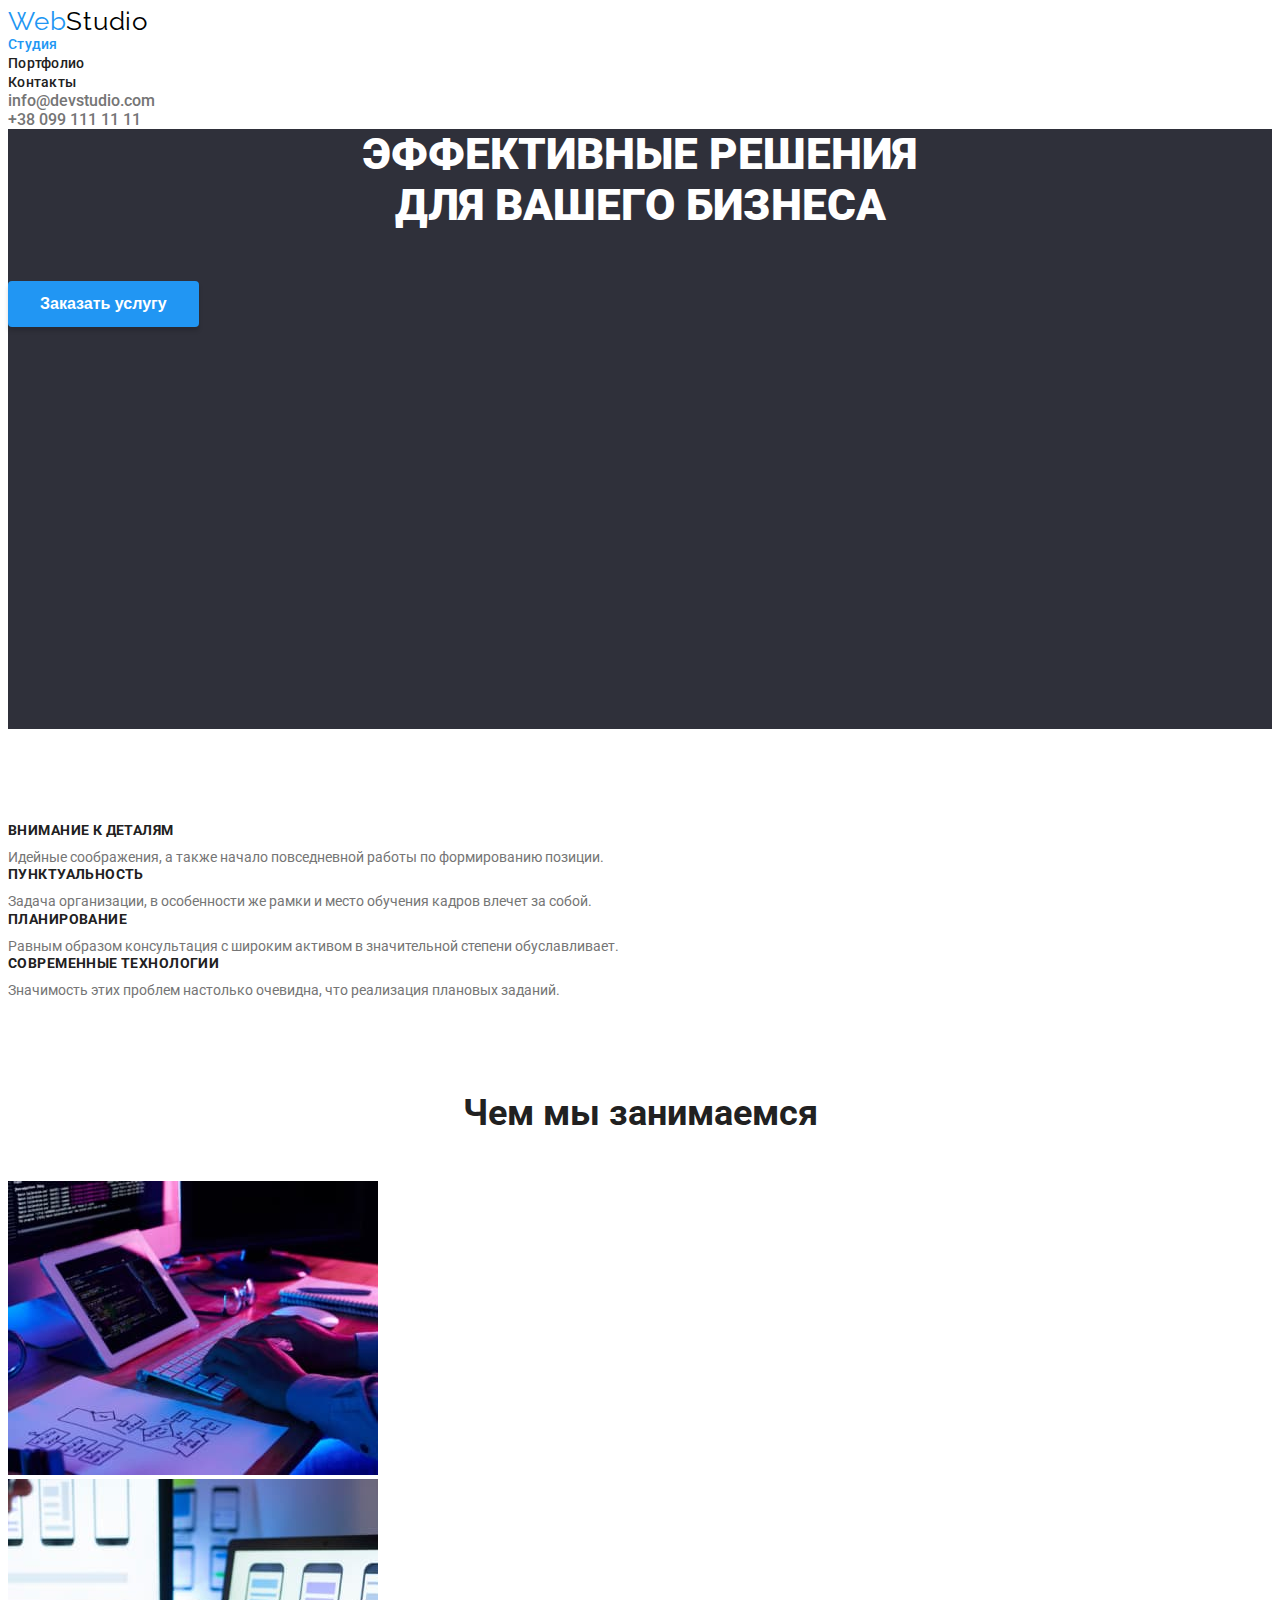
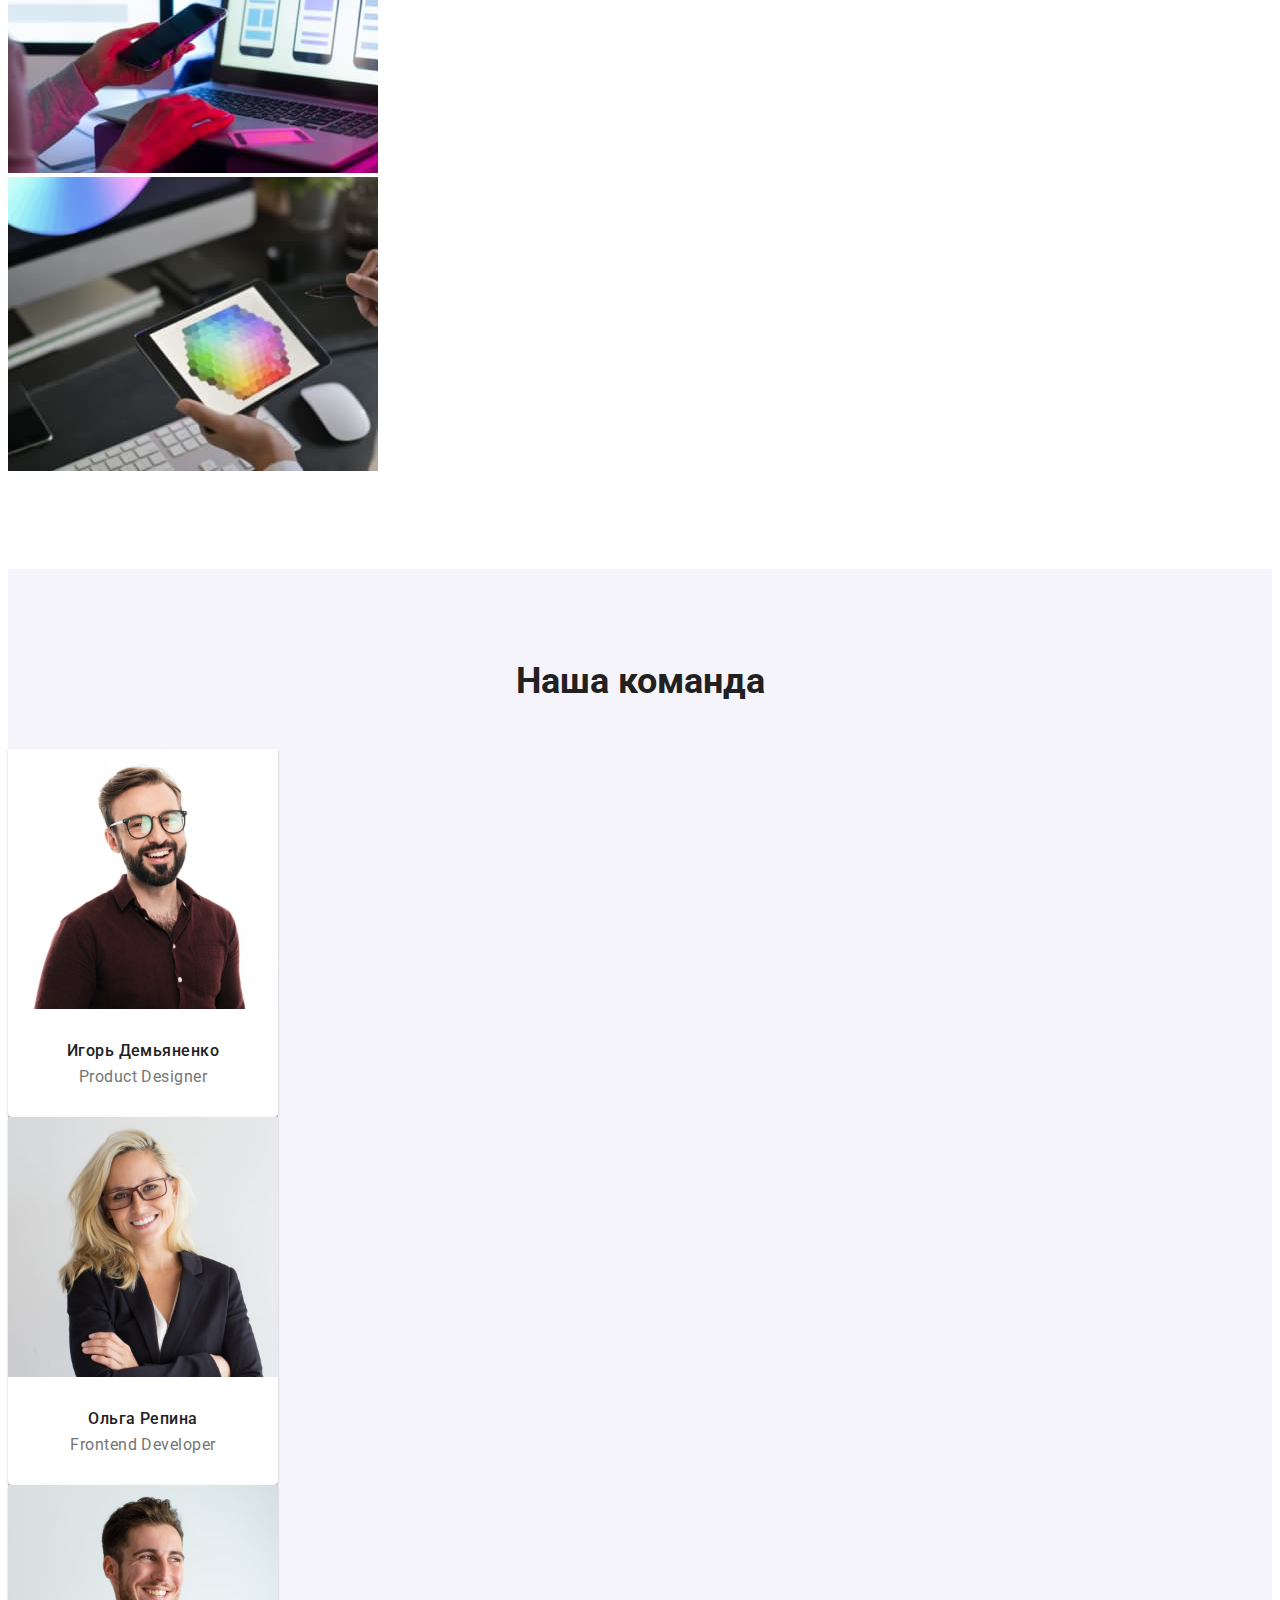
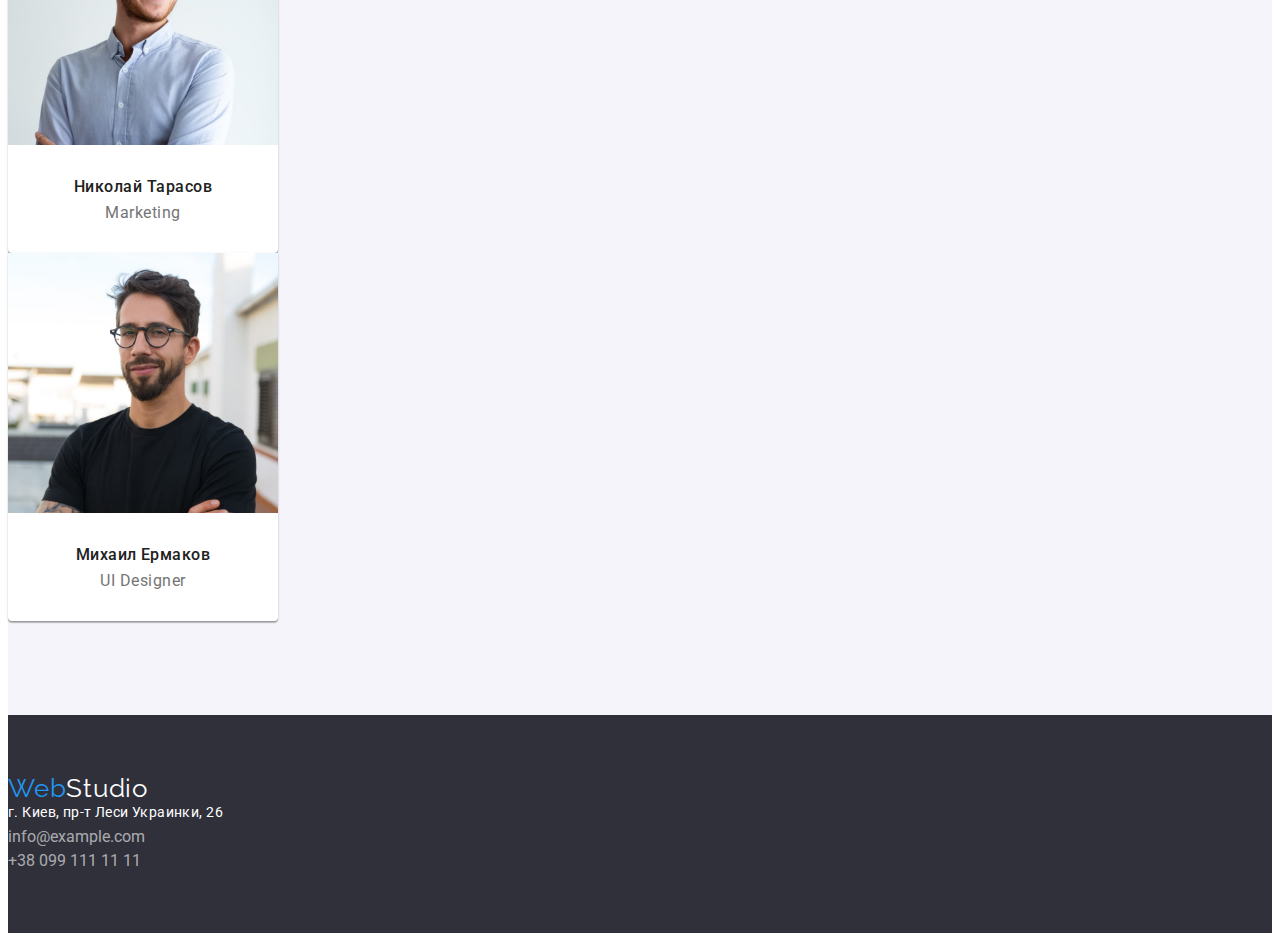
==== index.html @ ffbd1990 "копіює дз2 перший варіант" ====
<!DOCTYPE html>
<html lang="ru">
    <head>
    <meta charset="UTF-8">
    <meta http-equiv="X-UA-Compatible" content="IE=edge">
    <meta name="viewport" content="width=device-width, initial-scale=1.0">
    <title>OksanaShcherbatyuk/goit-markup-hw-02</title>
    <link rel="stylesheet" href="./css/styles.css">

    <link rel="preconnect" href="https://fonts.gstatic.com">
    <link href="https://fonts.googleapis.com/css2?family=Raleway:wght@700&family=Roboto:wght@400;500;700;900&display=swap" rel="stylesheet">    
</head>

<body>
    <!--header container-->
    <header>
        <nav class="header-container">
            <a class="logo" href="index.html"><span class="logo-brand">Web</span>Studio</a>
                <ul class="nav-panel">
                    <li class="nav-item"><a class="nav-link" id="current" href="./index.html">Студия</a></li>
                    <li class="nav-item"><a class="nav-link" href="./portfolio.html">Портфолио</a></li>
                    <li class="nav-item"><a class="nav-link" href="#footer">Контакты</a></li>
                </ul>
        </nav>
        <ul class="contacts-container">
                <li class="nav-contacts"><a href="mailto:info@devstudio.com">info@devstudio.com</a></li>
                <li class="nav-contacts"><a href="tel:+380991111111">+38 099 111 11 11</a></li>
        </ul>
    </header>
    <main>
        <!--banner container-->
        <section class="main-banner">
            <div class="banner">
                <h2 class="banner-slogan">Эффективные решения<br>для вашего бизнеса</h2>
                <button type="button" class="btn">Заказать услугу</button>
            </div>
        </section>
        <!--preferences section-->
        <section class="preferences">
            <h1 class="hidden">WebStudio</h1>
            <ul>
                <li>
                    <h3>Внимание к деталям</h3>
                    <p>Идейные соображения, а также начало повседневной работы по формированию позиции.</p>
                </li>
                <li>
                    <h3>Пунктуальность</h3>
                    <p>Задача организации, в особенности же рамки и место обучения кадров влечет за собой.</p>
                </li>
                <li>
                    <h3>Планирование</h3>
                    <p>Равным образом консультация с широким активом в значительной степени обуславливает.</p>
                </li>
                <li>
                    <h3>Современные технологии</h3>
                    <p>Значимость этих проблем настолько очевидна, что реализация плановых заданий.</p>
                </li>
            </ul>
        </section>
        <!--whatwedo section-->
        <section class="whatwedo">
            <h2>Чем мы занимаемся</h2>
            <ul>
                <li>
                    <img src="./img/img1.jpg" width="370" title="Разработка сайтов" alt="Разработка сайтов">
                </li>
                <li>
                    <img src="./img/img2.jpg" width="370" title="Разработка мобильных приложений" alt="Разработка мобильных приложений">
                </li>
                <li>
                    <img src="./img/img3.jpg" width="370" title="Дизайн интерфейса" alt="Дизайн интерфейса"> 
                </li>
            </ul>
                </section>
        <!--team section-->
        <section class="team">
            <h2>Наша команда</h2>
            <ul>
                <li class="team-card">
                    <img src="./img/team1.jpg" width="270" title="Игорь Демьяненко" alt="Игорь Демьяненко">
                    <h4>Игорь Демьяненко</h4>
                    <p>Product Designer</p>
                </li>
                <li class="team-card">
                    <img src="./img/team2.jpg" width="270" title="Ольга Репина" alt="Ольга Репина">
                    <h4>Ольга Репина</h4>
                    <p>Frontend Developer</p>
                </li>
                <li class="team-card">
                    <img src="./img/team3.jpg" width="270" title="Николай Тарасов" alt="Николай Тарасов">
                    <h4>Николай Тарасов</h4>
                    <p>Marketing</p>
                </li>
                <li class="team-card">
                    <img src="./img/team4.jpg" width="270" title="Михаил Ермаков" alt="Михаил Ермаков">
                    <h4>Михаил Ермаков</h4>
                    <p>UI Designer</p>
                </li>
            </ul>
        </section>
    </main>
    <!-- footer container -->
    <footer id="footer">
        <a class="logo-footer" href="index.html"><span class="logo-brand">Web</span>Studio</a>
            <ul>
                <li>
                    <address class="address">г. Киев, пр-т Леси Украинки, 26</address>
                </li>
                <li class="nav-contacts">
                    <a href="mailto:info@example.com">info@example.com</a>
                </li>
                <li class="nav-contacts">
                    <a href="tel:+380991111111">+38 099 111 11 11</a>
                </li>
            </ul>
    </footer>
</body>
</html>
---- css/styles.css ----
:root {
    --background-color: #ffffff; 
    --brand-color: #2196F3;
    --text-color-primary: #212121;
    --text-color-secondary: #757575;
    --text-color-adrress-op60: rgba(255, 255, 255, 0.6);
    --set-gap94: 94px;
    font-family: 'Roboto', sans-serif;
}

a {
    text-decoration: none;
}
  
ul {
    list-style: none;
    padding: 0;
    margin: 0;
}
  
h1,
h3,
h4,
p,
.product-title {
    margin: 0;
}
  
h2 {
    margin-top: 0;
    margin-bottom: 50px;
}
  
button {
    cursor: pointer;
    border: none;
}

.logo,
.logo-brand {
    font-family: 'Raleway', sans-serif;
    font-weight: 400;
    font-size: 26px;
    line-height: 100%;
    letter-spacing: 0.03em;
}

.logo {
    color: #000000;
}

.logo-brand {
    color: var(--brand-color)
}

ul {
    list-style: none;
    padding: 0;
}

#current {
    color: var(--brand-color);
}

.nav-link{
    color: var(--text-color-primary);
    text-decoration: none;
    font-weight: 500;
    font-size: 14px;
    line-height: 100%;
    letter-spacing: 0.02em;  
}

.nav-link:hover, :focus {
    color: var(--brand-color);
}

.nav-contacts a{
    color: var(--text-color-secondary);
    font-weight: 500;
}

.nav-contacts a:hover, :focus {
    color: var(--brand-color);
}

.main-banner {
    background-color: #2F303A;
    min-height: 600px;
}

.banner-slogan {
    color: var(--background-color);
    font-weight: 900;
    text-transform: uppercase;
    font-size: 44px;
    line-height: 116%;
    text-align: center;
}

.btn {
    background-color: var(--brand-color);
    color: var(--background-color);
    font-weight: 700;
    font-size: 16px;
    line-height: 160%;
    box-shadow: 0px 4px 4px rgba(0, 0, 0, 0.15);
    border-radius: 4px;
    padding: 10px 32px;
}

.btn:hover, :focus {
    background-color: #ffffff;
    color: var(--text-color-primary);
}

.preferences,
.team,
.whatwedo,
.section-btn {
    padding-bottom: var(--set-gap94);
}

.preferences,
.team,
.section-btn {
    padding-top: var(--set-gap94);
}

.preferences h3 {
    color: var(--text-color-primary);
    font-weight: 700;
    font-size: 14px;
    line-height: 100%;
    letter-spacing: 0.03em;
    text-transform: uppercase;
    margin-bottom: 10px;
}

.preferences p {
    color: var(--text-color-secondary);
    font-weight: 400;
    font-size: 14px;
    line-height: 146%;
}

.whatwedo h2,
.team h2 {
    color: var(--text-color-primary);
    font-weight: 700;
    font-size: 36px;
    line-height: 100%;
    text-align: center;
}

.team {
    background-color: #F5F4FA;
}

.team-card {
    background-color: var(--background-color);
    width: 270px;
    height: 368px;
    box-shadow: 0px 1px 3px rgba(0, 0, 0, 0.12), 0px 1px 1px rgba(0, 0, 0, 0.14), 0px 2px 1px rgba(0, 0, 0, 0.2);
    border-radius: 0px 0px 4px 4px;
}

.team h4,
.team p {
    font-size: 16px;
    line-height: 100%;
    letter-spacing: 0.03em;
    text-align: center;
    } 

.team h4 {
    color: var(--text-color-primary);
    font-weight: 500;
    margin-bottom: 10px;
    padding-top: 30px;
}

.team p {
    color: var(--text-color-secondary);
    font-weight: 400;
}

#footer {
    background-color: #2F303A;
    padding-top: 60px;
    padding-bottom: 60px;
}

.logo-footer {
    color: var(--background-color);
    margin-bottom: 20px;
    font-family: 'Raleway', sans-serif;
    font-weight: 400;
    font-size: 26px;
    line-height: 100%;
    letter-spacing: 0.03em;
}

#footer .nav-contacts a{
    font-weight: 400;
    color: var(--text-color-adrress-op60);
    line-height: 24px;
}

#footer .nav-contacts a:hover, :focus{
    color: var(--brand-color);
}

.address {
    font-style: normal;
    font-weight: 400;
    line-height: 171%;
    font-size: 14px;
    letter-spacing: 0.03em;
    color: var(--background-color);
}

.hidden {
    display: none;
}

.btn-list {
    margin-bottom: 50px;
}

.button {
    background-color: #F5F4FA;
    color: var(--text-color-primary);
    width: fit-content;
    padding: 6px 22px;
    border-radius: 4px;
}

.button:hover, :focus {
    background-color: var(--brand-color);
    color: var(--background-color);
    box-shadow: 0px 3px 1px rgba(0, 0, 0, 0.1), 0px 1px 2px rgba(0, 0, 0, 0.08), 0px 2px 2px rgba(0, 0, 0, 0.12);
}

.products {
    width: 370px;
    height: 404px;
    background-color: var(--background-color);
}

.product-desc {
    padding: 20px 24px;
}

.product-title {
    font-weight: 700;
    font-size: 18px;
    line-height: 171%;
    color: var(--text-color-primary);
}

.product-description {
    font-weight: 400;
    font-size: 16px;
    line-height: 160%;
    color: var(--text-color-secondary);
}
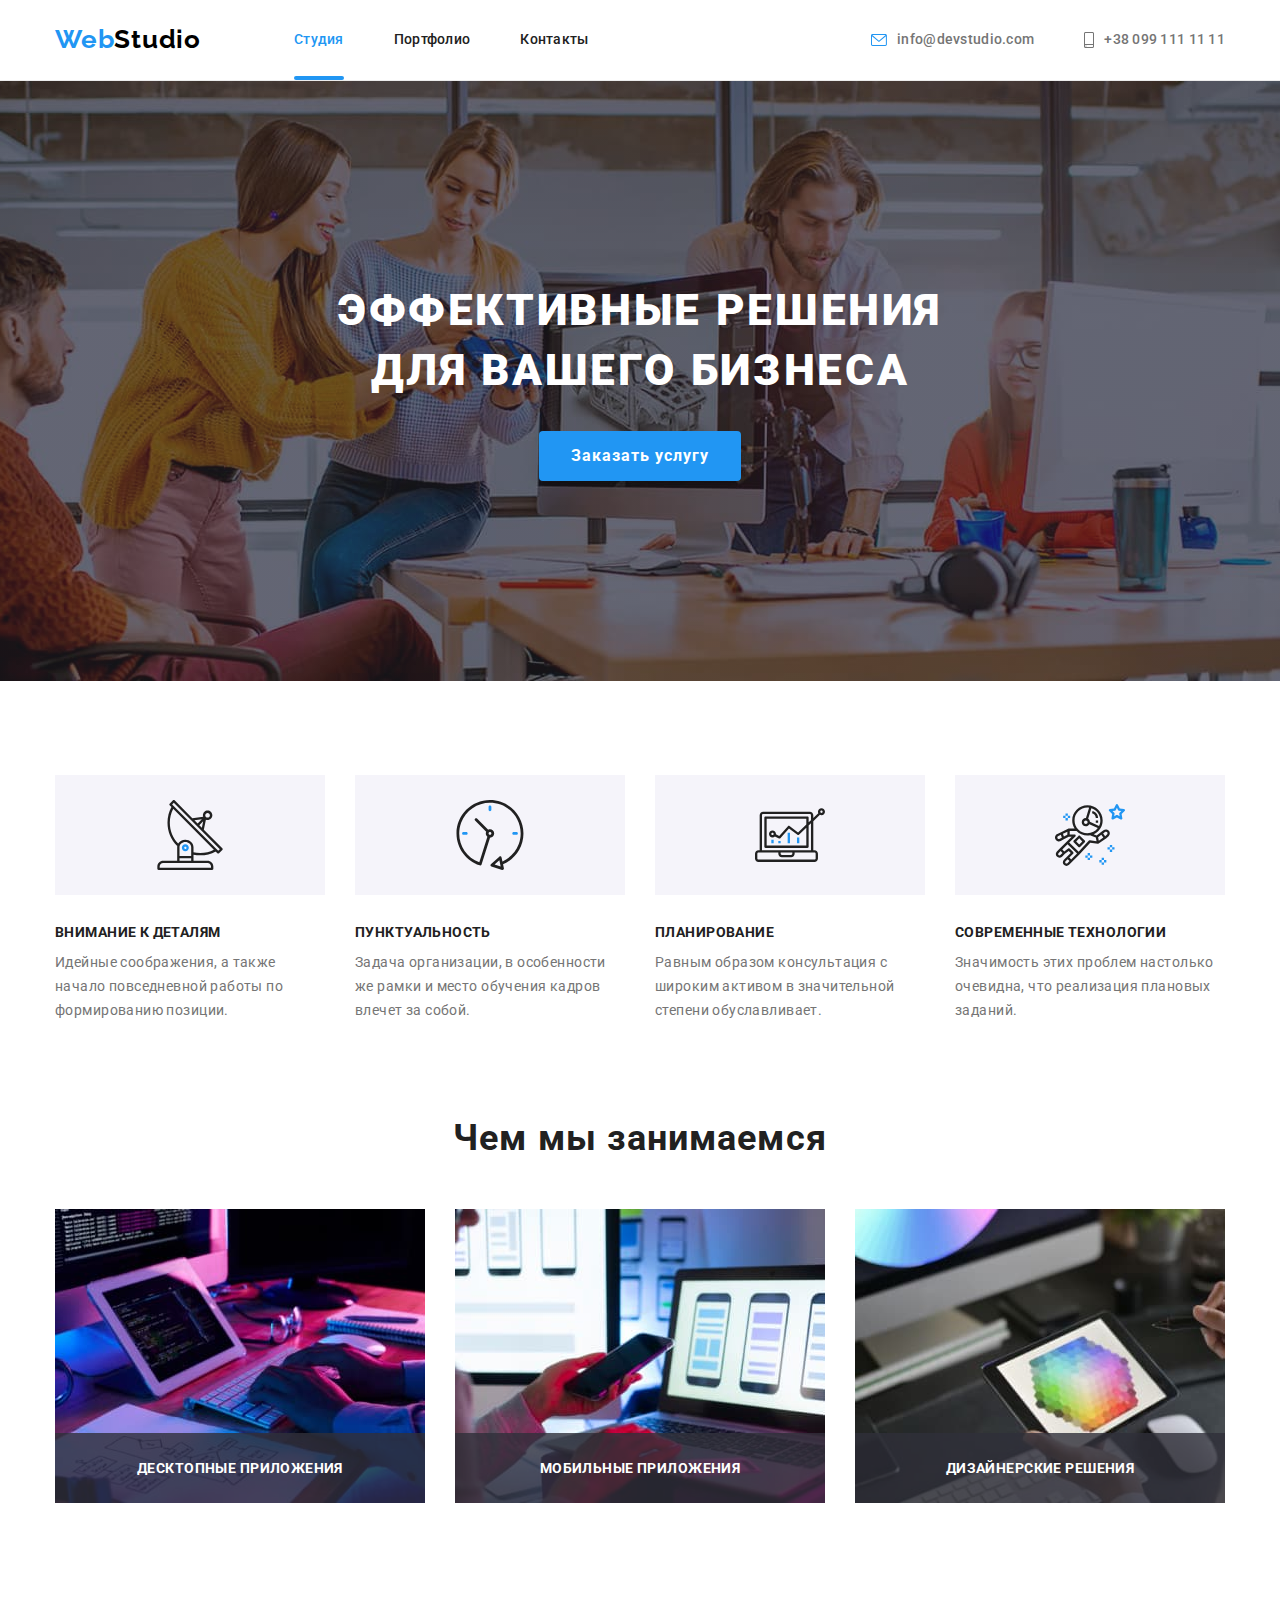
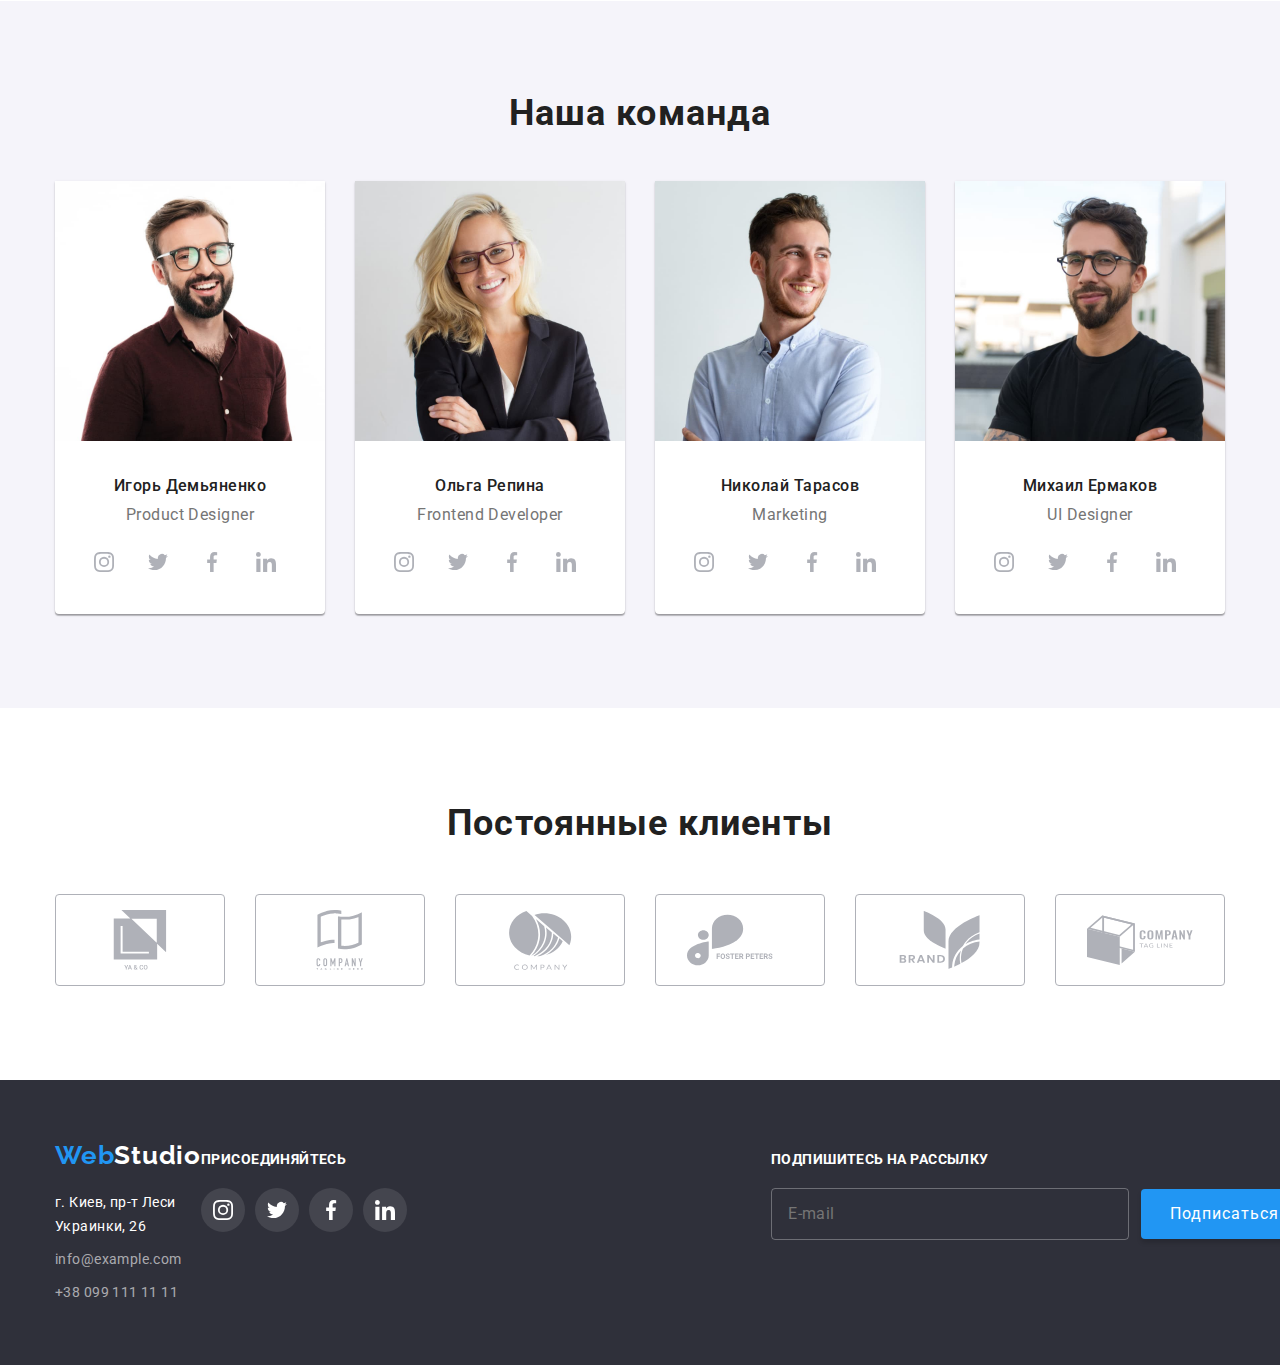
==== commit d9254baf: "робе форму, ломає знов ховер та фокус у клієнтів" ====
--- a/index.html
+++ b/index.html
@@ -1,118 +1,464 @@
 <!DOCTYPE html>
 <html lang="ru">
-    <head>
+<head>
     <meta charset="UTF-8">
     <meta http-equiv="X-UA-Compatible" content="IE=edge">
     <meta name="viewport" content="width=device-width, initial-scale=1.0">
-    <title>OksanaShcherbatyuk/goit-markup-hw-02</title>
+    <title>OksanaShcherbatyuk/goit-markup-hw-06</title>
+    <link rel="preconnect" href="https://fonts.gstatic.com">
+    <link href="https://fonts.googleapis.com/css2?family=Raleway:wght@700&family=Roboto:wght@400;500;700;900&display=swap"
+        rel="stylesheet">
+    <link rel="stylesheet" href="https://cdnjs.cloudflare.com/ajax/libs/modern-normalize/1.0.0/modern-normalize.min.css" />
     <link rel="stylesheet" href="./css/styles.css">
-
-    <link rel="preconnect" href="https://fonts.gstatic.com">
-    <link href="https://fonts.googleapis.com/css2?family=Raleway:wght@700&family=Roboto:wght@400;500;700;900&display=swap" rel="stylesheet">    
 </head>
-
-<body>
+<body class="wrapper">
     <!--header container-->
-    <header>
-        <nav class="header-container">
-            <a class="logo" href="index.html"><span class="logo-brand">Web</span>Studio</a>
+    <header class="header">
+        <div class="container nav">
+          <a class="logo" href="/"><span class="logo-brand">Web</span>Studio</a>
+          <nav class="nav-container">
                 <ul class="nav-panel">
-                    <li class="nav-item"><a class="nav-link" id="current" href="./index.html">Студия</a></li>
+                    <li class="nav-item"><a class="nav-link active" href="/">Студия</a></li>
                     <li class="nav-item"><a class="nav-link" href="./portfolio.html">Портфолио</a></li>
                     <li class="nav-item"><a class="nav-link" href="#footer">Контакты</a></li>
                 </ul>
-        </nav>
-        <ul class="contacts-container">
-                <li class="nav-contacts"><a href="mailto:info@devstudio.com">info@devstudio.com</a></li>
-                <li class="nav-contacts"><a href="tel:+380991111111">+38 099 111 11 11</a></li>
-        </ul>
+          </nav>
+          <ul class="contacts-container">
+                <li class="nav-contacts"><a href="mailto:info@devstudio.com">
+                    <svg class="icon-contacts" width="16px" height="12px">
+                        <use href="./images/icons/icons2.svg#icon-envelope"></use>
+                    </svg>
+                    info@devstudio.com</a>
+                </li>
+                <li class="nav-contacts"><a href="tel:+380991111111">
+                    <svg class="icon-contacts" width="10px" height="16px">
+                        <use href="./images/icons/icons2.svg#icon-smartphone"></use>
+                    </svg>
+                    +38 099 111 11 11</a>
+                </li>
+          </ul>
+        </div>
     </header>
     <main>
-        <!--banner container-->
+        <!--Hero-section-->
         <section class="main-banner">
-            <div class="banner">
-                <h2 class="banner-slogan">Эффективные решения<br>для вашего бизнеса</h2>
-                <button type="button" class="btn">Заказать услугу</button>
+            <div class="container banner">
+                <h1 class="banner-slogan">Эффективные решения<br>для вашего бизнеса</h1>
+                <button type="button" class="button btn-index" data-modal-open>Заказать услугу</button>
+                <div class="backdrop is-hidden" data-modal>
+                    <div class="modal">
+                        <button type="button" class="close-btn" data-modal-close>
+                            <svg width="11px" height="11px">
+                                <use href="./images/icons/icon-sprite.svg#icon-krestik"></use>
+                            </svg>
+                        </button>
+                        <h2 class="modal-title">Оставьте свои данные, мы вам перезвоним</h2>
+                        <form class="form">
+                            <div class="form-field">
+                                <label for="username" class="form-label user-data">Имя</label>
+                                <input type="text" name="username" id="username" class="form-input" placeholder=" " />
+                                <span class="modal-icon">
+                                    <svg width="18" height="18">
+                                        <use href="./images/icons/icons.svg#icon-person"></use>
+                                    </svg>
+                                </span>
+                            </div>
+                        </form>
+                        <form class="form">
+                            <div class="form-field">
+                                <label for="tel" class="form-label user-data">Телефон</label>
+                                <input type="tel" name="username" id="tel" class="form-input" placeholder=" " />
+                                <span class="modal-icon">
+                                    <svg width="18" height="18">
+                                        <use href="./images/icons/icons.svg#icon-phone"></use>
+                                    </svg>
+                                </span>
+                            </div>
+                        </form>
+                        <form class="form">
+                            <div class="form-field">
+                                <label for="email" class="form-label user-data">Почта</label>
+                                <input type="email" name="username" id="email" class="form-input" placeholder=" " />
+                                <span class="modal-icon">
+                                    <svg width="18" height="18">
+                                        <use href="./images/icons/icons.svg#icon-email"></use>
+                                    </svg>
+                                </span>
+                            </div>
+                        </form>
+                        <div class="form-field">
+                            <label for="comments" class="form-label">Комментарии</label>
+                            <textarea class="form-input comments-field" name="comments" id="comments" cols="30" rows="5"
+                                placeholder="Введите текст"></textarea>
+                        </div>
+                        <form class="form">
+                            <label class="label-agreement">
+                                <input type="checkbox" name="agreement" class="checkbox" value="agreement" />
+                                <span class="check-icon">
+                                    <svg width="18" height="18">
+                                        <use href="./images/icons/icons.svg#icon-checkbox"></use>
+                                    </svg>
+                                </span>
+                                Соглашаюсь с рассылкой и принимаю
+                                <a href="#" class="link-agreement">Условия договора</a>
+                            </label>
+                        </form>
+                        <button type="submit" class="newsletter-submit modal-submit">Отправить</button>
+                    </div>
+                </div>
             </div>
         </section>
-        <!--preferences section-->
-        <section class="preferences">
-            <h1 class="hidden">WebStudio</h1>
-            <ul>
-                <li>
+        <!--Advantages-section-->
+        <section class="section">
+            <div class="container">
+            <h2 class="hidden">Преимущества</h2>
+            <ul class="advantages">
+                <li class="advantages-list">
+                    <div class="advantages-icon-container">
+                        <svg width="70px" height="70px">
+                            <use href="./images/icons/icons2.svg#icon-satellite"></use>
+                        </svg>
+                    </div>
                     <h3>Внимание к деталям</h3>
                     <p>Идейные соображения, а также начало повседневной работы по формированию позиции.</p>
                 </li>
-                <li>
+                <li class="advantages-list">
+                    <div class="advantages-icon-container">
+                        <svg width="70px" height="70px">
+                            <use href="./images/icons/icons2.svg#icon-clock"></use>
+                        </svg>
+                    </div>
                     <h3>Пунктуальность</h3>
                     <p>Задача организации, в особенности же рамки и место обучения кадров влечет за собой.</p>
                 </li>
-                <li>
+                <li class="advantages-list">
+                    <div class="advantages-icon-container">
+                        <svg width="70px" height="70px">
+                            <use href="./images/icons/icons2.svg#icon-diagram"></use>
+                        </svg>
+                    </div>
                     <h3>Планирование</h3>
                     <p>Равным образом консультация с широким активом в значительной степени обуславливает.</p>
                 </li>
-                <li>
+                <li class="advantages-list">
+                    <div class="advantages-icon-container">
+                        <svg width="70px" height="70px">
+                            <use href="./images/icons/icons2.svg#icon-astronaut"></use>
+                        </svg>
+                    </div>
                     <h3>Современные технологии</h3>
                     <p>Значимость этих проблем настолько очевидна, что реализация плановых заданий.</p>
                 </li>
             </ul>
+            </div>
         </section>
         <!--whatwedo section-->
-        <section class="whatwedo">
-            <h2>Чем мы занимаемся</h2>
-            <ul>
-                <li>
-                    <img src="./img/img1.jpg" width="370" title="Разработка сайтов" alt="Разработка сайтов">
-                </li>
-                <li>
-                    <img src="./img/img2.jpg" width="370" title="Разработка мобильных приложений" alt="Разработка мобильных приложений">
-                </li>
-                <li>
-                    <img src="./img/img3.jpg" width="370" title="Дизайн интерфейса" alt="Дизайн интерфейса"> 
+        <section class="section whatwedo">
+            <div class="container">
+            <h2 class="section-title">Чем мы занимаемся</h2>
+            <div class="whatwedo-container">
+            <ul class="whatwedo-list">
+                <li class="whatwedopic">
+                    <div class="whatwedo-thumb">
+                        <img src="./images/img1.jpg" width="370" title="Декстопные приложения" alt="Декстопные приложения">
+                        <div class="whatwedo-text-thumb">
+                            <p class="whatwedo-desc">Десктопные приложения</p>
+                        </div>
+                    </div>
+                </li>
+                <li class="whatwedopic">
+                    <div class="whatwedo-thumb">
+                        <img src="./images/img2.jpg" width="370" title="Мобильные приложения" alt="Мобильные приложения">
+                        <div class="whatwedo-text-thumb">
+                            <p class="whatwedo-desc">Мобильные приложения</p>
+                        </div>
+                    </div>
+                </li>
+                <li class="whatwedopic">
+                    <div class="whatwedo-thumb">
+                        <img src="./images/img3.jpg" width="370" title="Дизайнерские решения" alt="Дизайнерские решения">
+                        <div class="whatwedo-text-thumb">
+                            <p class="whatwedo-desc">Дизайнерские решения</p>
+                        </div>
+                    </div>
                 </li>
             </ul>
-                </section>
+            </div>
+            </div>
+        </section>
         <!--team section-->
-        <section class="team">
-            <h2>Наша команда</h2>
-            <ul>
-                <li class="team-card">
-                    <img src="./img/team1.jpg" width="270" title="Игорь Демьяненко" alt="Игорь Демьяненко">
-                    <h4>Игорь Демьяненко</h4>
-                    <p>Product Designer</p>
-                </li>
-                <li class="team-card">
-                    <img src="./img/team2.jpg" width="270" title="Ольга Репина" alt="Ольга Репина">
-                    <h4>Ольга Репина</h4>
-                    <p>Frontend Developer</p>
-                </li>
-                <li class="team-card">
-                    <img src="./img/team3.jpg" width="270" title="Николай Тарасов" alt="Николай Тарасов">
-                    <h4>Николай Тарасов</h4>
-                    <p>Marketing</p>
-                </li>
-                <li class="team-card">
-                    <img src="./img/team4.jpg" width="270" title="Михаил Ермаков" alt="Михаил Ермаков">
-                    <h4>Михаил Ермаков</h4>
-                    <p>UI Designer</p>
-                </li>
-            </ul>
+        <section class="section team">
+            <div class="container">
+                <h2 class="section-title">Наша команда</h2>
+                <ul class="team-list">
+                    <li class="team-card">
+                        <img src="./images/team1.jpg" width="270" title="Игорь Демьяненко" alt="Игорь Демьяненко">
+                        <div class="team-descr">
+                        <h3>Игорь Демьяненко</h3>
+                        <p>Product Designer</p>
+                        <ul class="team-sl-list">
+                            <li class="team-icons">
+                                <a class="team-link" href="#">
+                                    <svg class="team-link-icon" width="20px" height="20px">
+                                        <use href="./images/icons/icon-sprite.svg#icon-instagram"></use>
+                                    </svg>
+                                </a>
+                            </li>
+                            <li class="team-icons">
+                                <a class="team-link" href="#">
+                                    <svg class="team-link-icon" width="20px" height="20px">
+                                        <use href="./images/icons/icon-sprite.svg#icon-twitter"></use>
+                                    </svg>
+                                </a>
+                            </li>
+                            <li class="team-icons">
+                                <a class="team-link" href="#">
+                                    <svg class="team-link-icon" width="20px" height="20px">
+                                        <use href="./images/icons/icon-sprite.svg#icon-facebook"></use>
+                                    </svg>
+                                </a>
+                            </li>
+                            <li class="team-icons">
+                                <a class="team-link" href="#">
+                                    <svg class="team-link-icon" width="20px" height="20px">
+                                        <use href="./images/icons/icon-sprite.svg#icon-linkedin"></use>
+                                    </svg>
+                                </a>
+                            </li>
+                        </ul>
+                        </div>
+                        
+                    </li>
+                    <li class="team-card">
+                        <img src="./images/team2.jpg" width="270" title="Ольга Репина" alt="Ольга Репина">
+                        <div class="team-descr">
+                        <h3>Ольга Репина</h3>
+                        <p>Frontend Developer</p>
+                        <ul class="team-sl-list">
+                            <li class="team-icons">
+                                <a class="team-link" href="#">
+                                    <svg class="team-link-icon" width="20px" height="20px">
+                                        <use href="./images/icons/icon-sprite.svg#icon-instagram"></use>
+                                    </svg>
+                                </a>
+                            </li>
+                            <li class="team-icons">
+                                <a class="team-link" href="#">
+                                    <svg class="team-link-icon" width="20px" height="20px">
+                                        <use href="./images/icons/icon-sprite.svg#icon-twitter"></use>
+                                    </svg>
+                                </a>
+                            </li>
+                            <li class="team-icons">
+                                <a class="team-link" href="#">
+                                    <svg class="team-link-icon" width="20px" height="20px">
+                                        <use href="./images/icons/icon-sprite.svg#icon-facebook"></use>
+                                    </svg>
+                                </a>
+                            </li>
+                            <li class="team-icons">
+                                <a class="team-link" href="#">
+                                    <svg class="team-link-icon" width="20px" height="20px">
+                                        <use href="./images/icons/icon-sprite.svg#icon-linkedin"></use>
+                                    </svg>
+                                </a>
+                            </li>
+                        </ul>
+                        </div>
+                    </li>
+                    <li class="team-card">
+                        <img src="./images/team3.jpg" width="270" title="Николай Тарасов" alt="Николай Тарасов">
+                        <div class="team-descr">
+                        <h3>Николай Тарасов</h3>
+                        <p>Marketing</p>
+                        <ul class="team-sl-list">
+                            <li class="team-icons">
+                                <a class="team-link" href="#">
+                                    <svg class="team-link-icon" width="20px" height="20px">
+                                        <use href="./images/icons/icon-sprite.svg#icon-instagram"></use>
+                                    </svg>
+                                </a>
+                            </li>
+                            <li class="team-icons">
+                                <a class="team-link" href="#">
+                                    <svg class="team-link-icon" width="20px" height="20px">
+                                        <use href="./images/icons/icon-sprite.svg#icon-twitter"></use>
+                                    </svg>
+                                </a>
+                            </li>
+                            <li class="team-icons">
+                                <a class="team-link" href="#">
+                                    <svg class="team-link-icon" width="20px" height="20px">
+                                        <use href="./images/icons/icon-sprite.svg#icon-facebook"></use>
+                                    </svg>
+                                </a>
+                            </li>
+                            <li class="team-icons">
+                                <a class="team-link" href="#">
+                                    <svg class="team-link-icon" width="20px" height="20px">
+                                        <use href="./images/icons/icon-sprite.svg#icon-linkedin"></use>
+                                    </svg>
+                                </a>
+                            </li>
+                        </ul>
+                        </div>
+                    </li>
+                    <li class="team-card">
+                        <img src="./images/team4.jpg" width="270" title="Михаил Ермаков"  alt="Михаил Ермаков">
+                        <div class="team-descr">
+                        <h3>Михаил Ермаков</h3>
+                        <p>UI Designer</p>
+                        <ul class="team-sl-list">
+                            <li class="team-icons">
+                                <a class="team-link" href="#">
+                                    <svg class="team-link-icon" width="20px" height="20px">
+                                        <use href="./images/icons/icon-sprite.svg#icon-instagram"></use>
+                                    </svg>
+                                </a>
+                            </li>
+                            <li class="team-icons">
+                                <a class="team-link" href="#">
+                                    <svg class="team-link-icon" width="20px" height="20px">
+                                        <use href="./images/icons/icon-sprite.svg#icon-twitter"></use>
+                                    </svg>
+                                </a>
+                            </li>
+                            <li class="team-icons">
+                                <a class="team-link" href="#">
+                                    <svg class="team-link-icon" width="20px" height="20px">
+                                        <use href="./images/icons/icon-sprite.svg#icon-facebook"></use>
+                                    </svg>
+                                </a>
+                            </li>
+                            <li class="team-icons">
+                                <a class="team-link" href="#">
+                                    <svg class="team-link-icon" width="20px" height="20px">
+                                        <use href="./images/icons/icon-sprite.svg#icon-linkedin"></use>
+                                    </svg>
+                                </a>
+                            </li>
+                        </ul>
+                        </div>
+                    </li>
+                </ul>
+            </div>
+        </section>
+        <!--clients section-->
+       <section class="section clients">
+            <div class="container">
+                <h2 class="section-title">Постоянные клиенты</h2>
+                <ul class="client-set">
+                    <li class="client-list">
+                        <a class="client-container" href="#">
+                                <svg class="client-icon">
+                                    <use href="./images/icons/icons2.svg#icon-logo-company1"></use>
+                                </svg>
+                        </a>
+                    </li>
+                    <li class="client-list">
+                        <a class="client-container" href="#">
+                                <svg class="client-icon">
+                                    <use href="./images/icons/icons2.svg#icon-logo-company2"></use>
+                                </svg>
+                        </a>
+                    </li>
+                    <li class="client-list">
+                        <a class="client-container" href="#">
+                                <svg class="client-icon">
+                                    <use href="./images/icons/icons2.svg#icon-logo-company3"></use>
+                                </svg>
+                        </a>
+                    </li>
+                    <li class="client-list">
+                        <a class="client-container" href="#">
+                                <svg class="client-icon">
+                                    <use href="./images/icons/icons2.svg#icon-logo-company4"></use>
+                                </svg>
+                        </a>
+                    </li>
+                    <li class="client-list">
+                        <a class="client-container" href="#">
+                                <svg class="client-icon">
+                                    <use href="./images/icons/icons2.svg#icon-logo-company5"></use>
+                                </svg>
+                        </a>
+                    </li>
+                    <li class="client-list">
+                        <a class="client-container" href="#">
+                                <svg class="client-icon">
+                                    <use href="./images/icons/icons2.svg#icon-logo-company6"></use>
+                                </svg>
+                        </a>
+                    </li>
+                </ul>
+            </div>
         </section>
     </main>
     <!-- footer container -->
     <footer id="footer">
-        <a class="logo-footer" href="index.html"><span class="logo-brand">Web</span>Studio</a>
+        <div class="container footer-container">
+            <div class="footer-left-column">
+            <a class="logo-footer" href="./index.html"><span class="logo-brand">Web</span>Studio</a>
             <ul>
-                <li>
+                <li class="footer-contacts-list">
                     <address class="address">г. Киев, пр-т Леси Украинки, 26</address>
                 </li>
-                <li class="nav-contacts">
-                    <a href="mailto:info@example.com">info@example.com</a>
-                </li>
-                <li class="nav-contacts">
-                    <a href="tel:+380991111111">+38 099 111 11 11</a>
+                <li class="footer-contacts-list">
+                    <a class="nav-contacts" href="mailto:info@example.com">info@example.com</a>
+                </li>
+                <li class="footer-contacts-list">
+                    <a class="nav-contacts" href="tel:+380991111111">+38 099 111 11 11</a>
                 </li>
             </ul>
+            </div>
+            <div class="footer-right-column">
+            <strong class="footer-join">присоединяйтесь</strong>
+            <ul class="footer-sb-list">
+                <li class="sb-li">
+                    <a class="sb-link" href="#">
+                        <svg class="sb-icon" width="20px" height="20px">
+                            <use href="./images/icons/icon-sprite.svg#icon-instagram"></use>
+                        </svg>
+                    </a>
+                </li>
+                <li class="sb-li">
+                    <a class="sb-link" href="#">
+                        <svg class="sb-icon" width="20px" height="20px">
+                            <use href="./images/icons/icon-sprite.svg#icon-twitter"></use>
+                        </svg>
+                    </a>
+                </li>
+                <li class="sb-li">
+                    <a class="sb-link" href="#">
+                        <svg class="sb-icon" width="20px" height="20px">
+                            <use href="./images/icons/icon-sprite.svg#icon-facebook"></use>
+                        </svg>
+                    </a>
+                </li>
+                <li class="sb-li">
+                    <a class="sb-link" href="#">
+                        <svg class="sb-icon" width="20px" height="20px">
+                            <use href="./images/icons/icon-sprite.svg#icon-linkedin"></use>
+                        </svg>
+                    </a>
+                </li>
+            </ul>
+            </div>
+            <div class="footer-right-column">
+                <strong class="footer-join">подпишитесь на рассылку</strong>
+                <form class="newsletter">
+                    <input type="email" class="newsletter-input" name="user-email" placeholder="E-mail">
+                    <div class="newsletter-container">
+                        <button type="submit" class="newsletter-submit">Подписаться
+                            <svg width="24" height="24">
+                                <use href="./images/icons/icons.svg#icon-send "></use>
+                            </svg>
+                        </button>
+                    </div>
+                </form>
+            </div>
+        </div>
     </footer>
+    <script src="./js/modal.js"></script>
 </body>
 </html>
--- a/css/styles.css
+++ b/css/styles.css
@@ -1,17 +1,22 @@
 :root {
-    --background-color: #ffffff; 
-    --brand-color: #2196F3;
-    --text-color-primary: #212121;
-    --text-color-secondary: #757575;
-    --text-color-adrress-op60: rgba(255, 255, 255, 0.6);
-    --set-gap94: 94px;
+        --background-color: #ffffff;
+        --brand-color: #2196F3;
+        --text-color-primary: #212121;
+        --text-color-secondary: #757575;
+        --text-color-adrress-op60: rgba(255, 255, 255, 0.6);
+        --set-gap30: 30px;
+        --set-gap94: 94px;
+}
+body {
     font-family: 'Roboto', sans-serif;
-}
+    background-color: var(--background-color);
+    color: var(--text-color-primary);
+}
+
 
 a {
     text-decoration: none;
-}
-  
+}  
 ul {
     list-style: none;
     padding: 0;
@@ -19,33 +24,69 @@
 }
   
 h1,
+h2,
 h3,
-h4,
+body,
 p,
 .product-title {
     margin: 0;
 }
-  
-h2 {
+
+.hidden {
+    display: none;
+}
+.section-title {
     margin-top: 0;
     margin-bottom: 50px;
 }
-  
-button {
-    cursor: pointer;
-    border: none;
-}
-
-.logo,
-.logo-brand {
+
+.nav-item:not(:last-child) {
+    margin-right: 50px;
+}
+
+.container {
+    max-width: 1200px;
+    padding-left: 15px;
+    padding-right: 15px;
+    margin-top: 0;
+    margin-left: auto;
+    margin-right: auto;
+}
+
+.nav,
+.main-banner,
+.nav-panel,
+.contacts-container  {
+    display: flex;
+    align-items: center;
+}
+
+.contacts-container {
+    margin-left: auto;
+}
+
+
+.header {
+    /*padding-top: 24px;
+        padding-bottom: 25px;*/
+    border-bottom: 1px solid #ececec;
+}
+/*.nav {
+    justify-content: space-between;
+    min-height: 80px;
+}*/
+
+.logo {
+    margin-right: 93px;
+    margin-top: 0;
+    margin-bottom: 0;
+    padding-top: 24px;
+    padding-bottom: 25px;
+
     font-family: 'Raleway', sans-serif;
-    font-weight: 400;
+    font-weight: 700;
     font-size: 26px;
-    line-height: 100%;
-    letter-spacing: 0.03em;
-}
-
-.logo {
+    letter-spacing: 0.03em;
     color: #000000;
 }
 
@@ -53,215 +94,931 @@
     color: var(--brand-color)
 }
 
-ul {
-    list-style: none;
-    padding: 0;
-}
-
-#current {
+.nav-link.active {
+    position: relative;
     color: var(--brand-color);
 }
 
+.nav-link.active::after {
+    display: inline-block;
+    position: absolute;
+    content: "";
+    width: 100%;
+    height: 4px;
+    background-color: var(--brand-color);
+    border-radius: 2px;
+    bottom: 0;
+    left: 0;
+}
+
 .nav-link{
-    color: var(--text-color-primary);
-    text-decoration: none;
+    display: block;
+    
+    padding-top: 32px;
+    padding-bottom: 32px;
+
+    color: var(--text-color-primary);
     font-weight: 500;
     font-size: 14px;
-    line-height: 100%;
+    line-height: 1.14;
     letter-spacing: 0.02em;  
 }
 
-.nav-link:hover, :focus {
+.nav-link:hover, .nav-link:focus {
     color: var(--brand-color);
 }
 
+
+.nav-contacts:not(:last-child) {
+    margin-right: 50px;
+}
+
+.nav-panel a {
+    transition: color 250ms cubic-bezier(0.4, 0, 0.2, 1);
+} 
+
 .nav-contacts a{
+    display: inline-flex;
+    padding-top: 32px;
+    padding-bottom: 32px;
+
     color: var(--text-color-secondary);
     font-weight: 500;
-}
-
-.nav-contacts a:hover, :focus {
+    font-size: 14px;
+    line-height: 1.14;
+    letter-spacing: 0.02em;
+    align-items: center;
+    transition: color 250ms cubic-bezier(0.4, 0, 0.2, 1);
+}
+
+.nav-contacts {
+    align-items: center;
+    margin-bottom: 0;
+}
+
+.nav-contacts a:hover {
     color: var(--brand-color);
 }
-
+.nav-contacts a:focus {
+    color: var(--brand-color);
+}
+
+.icon-contacts {
+    display: flex;
+    fill: currentColor;
+    margin-right: 10px;
+    
+}
+.wrapper {
+    max-width: 1600px;
+}
 .main-banner {
-    background-color: #2F303A;
+    /*max-width: 1600px;*/
     min-height: 600px;
-}
+    margin-left: auto;
+    margin-right: auto;
+    background-color: #C4C4C4;
+    background-image: linear-gradient(to bottom,
+                rgba(47, 48, 58, 0.4),
+                rgba(47, 48, 58, 0.4)), url(../images/bg-image.jpg);
+        background-position: center;
+        background-repeat: no-repeat;
+        background-size: cover;
+    min-height: 600px;
+    padding-top: 200px;
+    padding-bottom: 200px;
+    text-align: center;
+
+}
+
+.banner {
+    display: flex;
+    flex-wrap: wrap;
+    flex-direction: column;
+    align-items: center;
+} 
 
 .banner-slogan {
+    margin-bottom: 30px;
+
     color: var(--background-color);
     font-weight: 900;
     text-transform: uppercase;
     font-size: 44px;
-    line-height: 116%;
+    line-height: 1.36;
+    letter-spacing: 0.06em;
     text-align: center;
-}
-
-.btn {
+    
+    }
+button {
+    cursor: pointer;
+    border: none;
+    }
+    
+.button  {
+    display: inline-block;
+    
+    }
+    
+
+.btn-index {
+    display: inline-block;
+    
+    transition: color 250ms cubic-bezier(0.4, 0, 0.2, 1),
+    background-color 250ms cubic-bezier(0.4, 0, 0.2, 1);
+    border-radius: 4px;
+    padding: 10px 32px;
+    min-width: 200px;
+    min-height: 50px;
+    
+
     background-color: var(--brand-color);
     color: var(--background-color);
     font-weight: 700;
     font-size: 16px;
-    line-height: 160%;
+    line-height: 1.88;
+    letter-spacing: 0.06em;
     box-shadow: 0px 4px 4px rgba(0, 0, 0, 0.15);
+    
+}
+
+.btn-index:hover, .btn-index:focus {
+    background-color: #ffffff;
+    color: var(--text-color-primary);
+}
+
+.backdrop {
+    position: fixed;
+
+    top: 0;
+    left: 0;
+    width: 100%;
+    height: 100%;
+    opacity: 1;
+    background-color: rgba(0, 0, 0, 0.2);
+    z-index: 5;
+    transition: opacity 250ms cubic-bezier(0.4, 0, 0.2, 1);
+}
+
+.backdrop.is-hidden {
+    opacity: 0;
+    pointer-events: none;
+}
+
+.modal {
+    position: absolute;
+    top: 50%;
+    left: 50%;
+    transform: translate(-50%, -50%);
+    min-height: 501px;
+    min-width: 448px;
+    padding: 40px;
+    display: inline-grid;
+
+    /* max-height: 100vh;
+  overflow-y: auto; */
+
+    /* max-width: 521px;
+  width: 100%; */
+    background: #ffffff;
+    box-shadow: 0px 1px 3px rgba(0, 0, 0, 0.12), 0px 1px 1px rgba(0, 0, 0, 0.14), 0px 2px 1px rgba(0, 0, 0, 0.2);
     border-radius: 4px;
-    padding: 10px 32px;
-}
-
-.btn:hover, :focus {
+}
+
+.modal-title {
+    font-weight: 700;
+    font-size: 20px;
+    line-height: 23px;
+    text-align: center;
+    letter-spacing: 0.03em;
+    color: var(--text-color-primary);
+    margin-bottom: 12px;
+}
+
+.form {
+    width: 100%;
+}
+
+.form-field {
+    position: relative;
+    margin-bottom: 10px;
+}
+
+.form-label {
+    margin-bottom: 4px;
+    font-weight: 400;
+    font-size: 12px;
+    line-height: 1;
+    letter-spacing: 0.01em;
+    color: var(--text-color-secondary);
+
+}
+
+.form-input {
+    position: relative;
+    margin: 0;
+    padding-top: 11px;
+    padding-bottom: 11px;
+    padding-right: 12px;
+    padding-left: 40px;
+    font: inherit;
+    color: var(--text-color-primary);
+
+    width: 100%;
+    border: 1px solid rgba(33, 33, 33, 0.2);
+    border-radius: 4px;
+
+    transition: border 250ms cubic-bezier(0.4, 0, 0.2, 1),
+        color 5000ms cubic-bezier(0.4, 0, 0.2, 1);
+}
+
+.form-input.user-data {
+    height: 40px;
+}
+
+.form-input:focus {
+    background-color: inherit;
+    border: 1px solid var(--brand-color);
+    outline: none;
+    color: var(--text-color-primary);
+}
+
+.form-input:focus~.modal-icon svg {
+    color: var(--brand-color);
+}
+
+.modal-icon {
+    fill: currentColor;
+    position: absolute;
+    top: 50%;
+    left: 12px;
+}
+
+.checkbox {
+    -webkit-appearance: none;
+    -moz-appearance: none;
+    appearance: none;
+    position: absolute;
+}
+
+.check-icon {
+    border: 2px solid var(--text-color-primary);
+    border-radius: 2px;
+    cursor: pointer;
+    margin-right: 8px;
+    width: 18px;
+    height: 18px;
+}
+
+.check-icon use {
+    display: none;
+}
+
+.checkbox:checked+.check-icon {
+    border: transparent;
+}
+
+.checkbox:checked+.check-icon use {
+
+    display: block;
+
+    /* background-color: var(--brand-color);
+  background-image: url(../img/icons/icons.svg#icon-checkbox);
+  background-size: contain;
+  background-origin: border-box; */
+}
+
+
+.modal-submit {
+    margin-left: auto;
+    margin-right: auto;
+    padding: 10px 56px;
+}
+
+.form-input.comments-field {
+    display: inline-block;
+    resize: none;
+    padding-left: 12px;
+}
+
+.label-agreement {
+    display: flex;
+    align-items: center;
+    margin-bottom: 30px;
+    font-weight: 400;
+    font-size: 14px;
+    line-height: 1.71;
+    letter-spacing: 0.03em;
+    color: var(--text-color-secondary);
+    user-select: none;
+}
+
+.link-agreement {
+    user-select: initial;
+    color: var(--brand-color);
+    text-decoration: underline;
+    margin-left: 5px;
+}
+
+.close-btn {
+    width: 30px;
+    height: 30px;
+    border: 1px solid rgba(0, 0, 0, 0.1);
     background-color: #ffffff;
-    color: var(--text-color-primary);
-}
-
-.preferences,
-.team,
-.whatwedo,
-.section-btn {
-    padding-bottom: var(--set-gap94);
-}
-
-.preferences,
-.team,
-.section-btn {
+    position: absolute;
+    top: 8px;
+    right: 8px;
+    border-radius: 50%;
+    color: #000000;
+
+    transition: fill 250ms cubic-bezier(0.4, 0, 0.2, 1);
+}
+
+.close-btn svg {
+    fill: currentColor;
+}
+
+.close-btn:hover.close-btn svg {
+    fill: var(--brand-color);
+}
+
+.section {
     padding-top: var(--set-gap94);
 }
 
-.preferences h3 {
+.advantages,
+.whatwedo-container,
+.team-list,
+.client-set {
+    display: flex;
+    justify-content: space-between;
+}
+
+.advantages-list {
+    width: calc(100%  - var(--set-gap30)*3/4);
+    margin-right: var(--set-gap30);
+}
+
+.advantages-list:last-child {
+    margin-right: 0;
+}
+
+.advantages-icon-container {
+    background-color: #f5f4fa;
+    height: 120px;
+    margin-bottom: var(--set-gap30);
+    display: flex;
+    justify-content: center;
+    align-items: center;
+    color: var(--text-color-primary);
+}
+.advantages h3 {
+
+    margin-bottom: 10px;
+
     color: var(--text-color-primary);
     font-weight: 700;
     font-size: 14px;
-    line-height: 100%;
+    line-height: 1.14;
     letter-spacing: 0.03em;
     text-transform: uppercase;
-    margin-bottom: 10px;
-}
-
-.preferences p {
+    
+}
+
+.advantages p {
     color: var(--text-color-secondary);
     font-weight: 400;
     font-size: 14px;
-    line-height: 146%;
+    line-height: 1.71;
+    letter-spacing: 0.03em;
+}
+
+.section-gap,
+.examples {
+    padding-top: var(--set-gap94);
+    padding-bottom: var(--set-gap94);
 }
 
 .whatwedo h2,
-.team h2 {
+.team h2,
+.clients h2 {
     color: var(--text-color-primary);
     font-weight: 700;
     font-size: 36px;
-    line-height: 100%;
+    line-height: 1.17;
+    letter-spacing: 0.03em;
     text-align: center;
 }
 
+.whatwedo,
+.team,
+.portfolio,
+.clients {
+    padding-bottom: var(--set-gap94);
+}
+
+.whatwedo-list {
+    display: inline-flex;
+    ;
+}
+
+.whatwedo-container {
+    justify-content: space-between;
+}
+.whatwedopic {
+    display: block;
+    width: calc(100% - var(--set-gap30)*2/3);
+    margin-right: var(--set-gap30);
+    position: relative;
+}
+
+.whatwedopic:last-child {
+    margin-right: 0;
+}
+
+.team-sl-list,
+.whatwedo-text-thumb {
+    display: flex;
+    justify-content: center;
+    align-items: center;
+}
+
+.whatwedo-text-thumb {
+    position: absolute;
+    width: 370px;
+    min-height: 70px;
+    bottom: 4px;
+    background-color: rgba(47, 48, 58, 0.8);
+}
+
+.whatwedo-desc {
+    display: block;
+    font-weight: 700;
+    font-size: 14px;
+    line-height: 1.46;
+    text-align: center;
+    letter-spacing: 0.03em;
+    text-transform: uppercase;
+    color: #ffffff;
+    align-items: center;
+}
+
 .team {
-    background-color: #F5F4FA;
+    background-color: #f5f4fa;
 }
 
 .team-card {
+    display: block;
+    max-width: 100%;
+    height: auto;
     background-color: var(--background-color);
     width: 270px;
-    height: 368px;
+    
     box-shadow: 0px 1px 3px rgba(0, 0, 0, 0.12), 0px 1px 1px rgba(0, 0, 0, 0.14), 0px 2px 1px rgba(0, 0, 0, 0.2);
     border-radius: 0px 0px 4px 4px;
 }
 
-.team h4,
+.team-descr {
+    padding-top: 30px;
+    padding-bottom: 30px;
+    padding-left: 32px;
+    padding-right: 32px;
+}
+
+.team-sl-list {
+    display: flex;
+    justify-content: center;
+    align-items: center;
+}
+
+.team-link {
+    display: flex;
+    align-items: center;
+    justify-content: center;
+    height: 44px;
+    width: 44px;
+    border-radius: 50%;
+    margin-right: 10px;
+    outline: transparent;
+
+    transition: background-color 250ms cubic-bezier(0.4, 0, 0.2, 1);
+}
+
+.team-link:last-child {
+    margin-right: 0;
+}
+
+.team-link:hover,
+.team-link:focus {
+    background-color: var(--brand-color);
+}
+
+.team-icons {
+    margin-right: 10px;
+}
+
+.team-link-icon {
+    fill: #afb1b8;
+    transition: fill 250ms cubic-bezier(0.4, 0, 0.2, 1);
+}
+
+.team-link:focus .team-link-icon {
+    fill: var(--background-color);
+}
+.team-icons:hover .team-link-icon {
+    fill: var(--background-color);
+}
+
+.team h2 {
+    color: var(--text-color-primary);
+    font-weight: 700;
+    font-size: 36px;
+    line-height: 1;
+    text-align: center;
+}
+
+.team h3,
 .team p {
+    font-family: 'Roboto';
+    font-style: normal;
     font-size: 16px;
-    line-height: 100%;
+    line-height: 1.19;
     letter-spacing: 0.03em;
     text-align: center;
     } 
 
-.team h4 {
-    color: var(--text-color-primary);
-    font-weight: 500;
+.team h3 {
+    margin-top: 0;
     margin-bottom: 10px;
-    padding-top: 30px;
+    color: var(--text-color-primary);
+    font-weight: 500;  
 }
 
 .team p {
     color: var(--text-color-secondary);
     font-weight: 400;
+    margin-bottom: 16px;
+}
+
+.client-list {
+    display: block;
+    margin-right: var(--set-gap30);
+}
+
+.client-list:last-child {
+    margin-right: 0;
+}
+
+.client-container {
+    height: 92px;
+    width: 170px;
+    border: 1px solid #afb1b8;
+    border-radius: 4px;
+    display: flex;
+    justify-content: center;
+    align-items: center;
+    color: #afb1b8;
+    outline: transparent;
+
+    transition: color 250ms cubic-bezier(0.4, 0, 0.2, 1),
+            border 250ms cubic-bezier(0.4, 0, 0.2, 1);
+}
+
+.client-container:hover,
+.client-container:focus {
+    color: var(--brand-color);
+    border: 1px solid var(--brand-color);
+}
+
+.client-icon {
+    fill: currentColor;
+    display: block;
+    width: 106px;
+    height: 60px;;
 }
 
 #footer {
+    padding-top: 60px;
+        padding-bottom: 60px;
     background-color: #2F303A;
-    padding-top: 60px;
-    padding-bottom: 60px;
-}
-
+    
+}
+
+#footer .nav-contacts {
+    font-weight: 400;
+    color: var(--text-color-adrress-op60);
+    font-size: 14px;
+    line-height: 1.71;
+    letter-spacing: 0.03em;
+    
+
+    transition: color 250ms cubic-bezier(0.4, 0, 0.2, 1);
+}
+
+.footer-contacts-list {
+    display: block;
+    margin-bottom: 9px;
+}
+
+.footer-contacts-list:last-child {
+    margin-bottom: 0;
+}
+
+#footer .nav-contacts:hover,
+#footer .nav-contacts:focus {
+    color: var(--brand-color);
+}
+
+.footer-container {
+
+    display: flex;
+    align-items: baseline;
+    justify-content: space-between;
+}
 .logo-footer {
-    color: var(--background-color);
+    display: inline-flex;
     margin-bottom: 20px;
     font-family: 'Raleway', sans-serif;
-    font-weight: 400;
+    font-weight: 700;
     font-size: 26px;
-    line-height: 100%;
-    letter-spacing: 0.03em;
-}
-
-#footer .nav-contacts a{
-    font-weight: 400;
-    color: var(--text-color-adrress-op60);
-    line-height: 24px;
-}
-
-#footer .nav-contacts a:hover, :focus{
+    line-height: 1.19;
+    letter-spacing: 0.03em;
+    color: var(--background-color);
+}
+
+.logo-footer>.logo-brand {
     color: var(--brand-color);
 }
 
+.footer-contacts-list {
+    display: block;
+    margin-bottom: 9px;
+}
+
+
 .address {
+    
     font-style: normal;
     font-weight: 400;
-    line-height: 171%;
+    line-height: 1.71;
     font-size: 14px;
     letter-spacing: 0.03em;
     color: var(--background-color);
 }
 
-.hidden {
-    display: none;
-}
-
-.btn-list {
+.footer-left-column {
+    display: inline-block;
+    /*margin-right: 70px;*/
+}
+
+.footer-join {
+
+    display: block;
+    margin-bottom: 20px;
+    font-style: normal;
+    font-weight: bold;
+    font-size: 14px;
+    line-height: 1.14;
+    letter-spacing: 0.03em;
+    text-transform: uppercase;
+    color: #ffffff;
+    height: auto;
+}
+
+.footer-sb-list {
+    display: flex;
+    justify-content: left;
+    align-items: center;
+}
+
+.sb-link {
+    display: flex;
+    align-items: center;
+    justify-content: center;
+    height: 44px;
+    width: 44px;
+    border-radius: 50%;
+    margin-right: 10px;
+    color: #ffffff;
+    background: rgba(255, 255, 255, 0.1);
+
+    transition: background-color 250ms cubic-bezier(0.4, 0, 0.2, 1);
+}
+
+.sb-link:last-child {
+    margin-right: 0;
+}
+
+.sb-link:hover,
+.sb-link:focus {
+    background-color: var(--brand-color);
+}
+
+.sb-li {
+    margin-right: 10px;
+}
+
+.sb-icon {
+    fill: currentColor;
+}
+
+.footer-right-column {
+    display: inline-block;
+    flex-wrap: wrap;
+    justify-content: space-between;
+    min-width: 570px;
+}
+
+.newsletter {
+    width: 100%;
+    display: inline-flex;
+    align-items: center;
+}
+
+.newsletter-input {
+    border: 1px solid rgba(255, 255, 255, 0.3);
+    min-width: 358px;
+    min-height: 50px;
+    border-radius: 4px;
+    padding: 15px 16px;
+    margin-right: 12px;
+    background-color: inherit;
+}
+
+.newsletter input:placeholder-shown {
+    font-size: 16px;
+    line-height: 1.25;
+    letter-spacing: 0.03em;
+    text-align: left;
+    color: rgba(255, 255, 255, 0.6);
+}
+
+.newsletter-container {
+    display: flex;
+    align-items: center;
+    position: relative;
+}
+
+.newsletter-submit {
+    min-height: 50px;
+    background-color: var(--brand-color);
+    box-shadow: 0px 4px 4px rgba(0, 0, 0, 0.15);
+    border-radius: 4px;
+    font-size: 16px;
+    line-height: 1.87;
+    display: inline-block;
+    align-items: center;
+    text-align: center;
+    letter-spacing: 0.06em;
+    color: #ffffff;
+}
+
+.newsletter-container>.newsletter-submit {
+    padding: 10px 64px 10px 29px;
+}
+
+.newsletter-submit svg {
+    position: absolute;
+    display: inline-block;
+    fill: currentColor;
+    margin-left: 10px;
+    top: 50%;
+    right: 29px;
+    transform: translateY(-50%);
+}
+
+
+.btn-filter {
+    display: flex;
+    justify-content: center;
     margin-bottom: 50px;
-}
-
-.button {
-    background-color: #F5F4FA;
-    color: var(--text-color-primary);
+
+}
+
+.button-list {
+        margin-right: 8px;
+    }
+
+.btn-portfolio {
+
     width: fit-content;
     padding: 6px 22px;
     border-radius: 4px;
-}
-
-.button:hover, :focus {
+    border: none;
+
+    background-color: #F5F4FA;
+    color: var(--text-color-primary);
+    font-family: 'Roboto';
+    font-style: normal;
+    line-height: 1.63;
+    font-size: 16px;
+    font-weight: 500;
+    letter-spacing: 0.03em;
+    text-align: center;
+
+    transition: box-shadow 250ms cubic-bezier(0.4, 0, 0.2, 1),
+            background-color 250ms cubic-bezier(0.4, 0, 0.2, 1),
+            color 250ms cubic-bezier(0.4, 0, 0.2, 1);
+}
+
+.button-list:last-child {
+    margin-right: 0;
+}
+.btn-portfolio:hover, .btn-portfolio:focus {
     background-color: var(--brand-color);
     color: var(--background-color);
     box-shadow: 0px 3px 1px rgba(0, 0, 0, 0.1), 0px 1px 2px rgba(0, 0, 0, 0.08), 0px 2px 2px rgba(0, 0, 0, 0.12);
-}
-
+    cursor: pointer;
+}
+
+.products-list {
+    display: flex;
+    flex-wrap: wrap;
+    justify-content: center;
+    margin: -15px;
+}
 .products {
+    display: block;
     width: 370px;
     height: 404px;
     background-color: var(--background-color);
-}
-
-.product-desc {
+    margin: 15px;
+    transition: box-shadow 250ms cubic-bezier(0.4, 0, 0.2, 1);
+    }
+    
+.products:hover,
+.products:focus {
+    box-shadow: 0px 1px 1px rgba(0, 0, 0, 0.12), 0px 4px 4px rgba(0, 0, 0, 0.06),
+        1px 4px 6px rgba(0, 0, 0, 0.16);
+}
+.products-overlay-box {
+    position: relative;
+    overflow: hidden;
+}
+    .products img {
+        display: block;
+}
+
+.products-overlay {
+    position: absolute;
+    top: 0;
+    left: 0;
+    width: 100%;
+    height: 100%;
+    padding: 63px 24px;
+    background-color: rgba(33, 150, 243, 0.9);
+    opacity: 0;
+
+    transform: translateY(100%);
+    transition: transform 250ms cubic-bezier(0.4, 0, 0.2, 1),
+        opacity 50ms cubic-bezier(0.4, 0, 0.2, 1);
+}
+
+.products:hover .products-overlay {
+    transform: translateY(0);
+    opacity: 1;
+}
+
+.products-overlay p {
+    font-weight: 400;
+    font-size: 18px;
+    line-height: 1.56;
+    letter-spacing: 0.03em;
+    color: #ffffff;
+}
+
+.product-cont {
+    border-left: 1px solid #eeeeee;
+    border-right: 1px solid #eeeeee;
+    border-bottom: 1px solid #eeeeee;
     padding: 20px 24px;
 }
 
+.products:nth-child(-n + 3) {
+    margin-top: 0;
+}
+
+.products:nth-last-child(-n + 3) {
+    margin-bottom: 0;
+}
+
 .product-title {
+    
+    color: var(--text-color-primary);
     font-weight: 700;
     font-size: 18px;
-    line-height: 171%;
-    color: var(--text-color-primary);
+    line-height: 2.0;
+    letter-spacing: 0.06em;
+    text-align: left;
+    margin-bottom: 4px;
+    
 }
 
 .product-description {
+    color: var(--text-color-secondary);
     font-weight: 400;
     font-size: 16px;
-    line-height: 160%;
-    color: var(--text-color-secondary);
+    line-height: 1.88;
+    letter-spacing: 0.03em;
+    text-align: left;
 }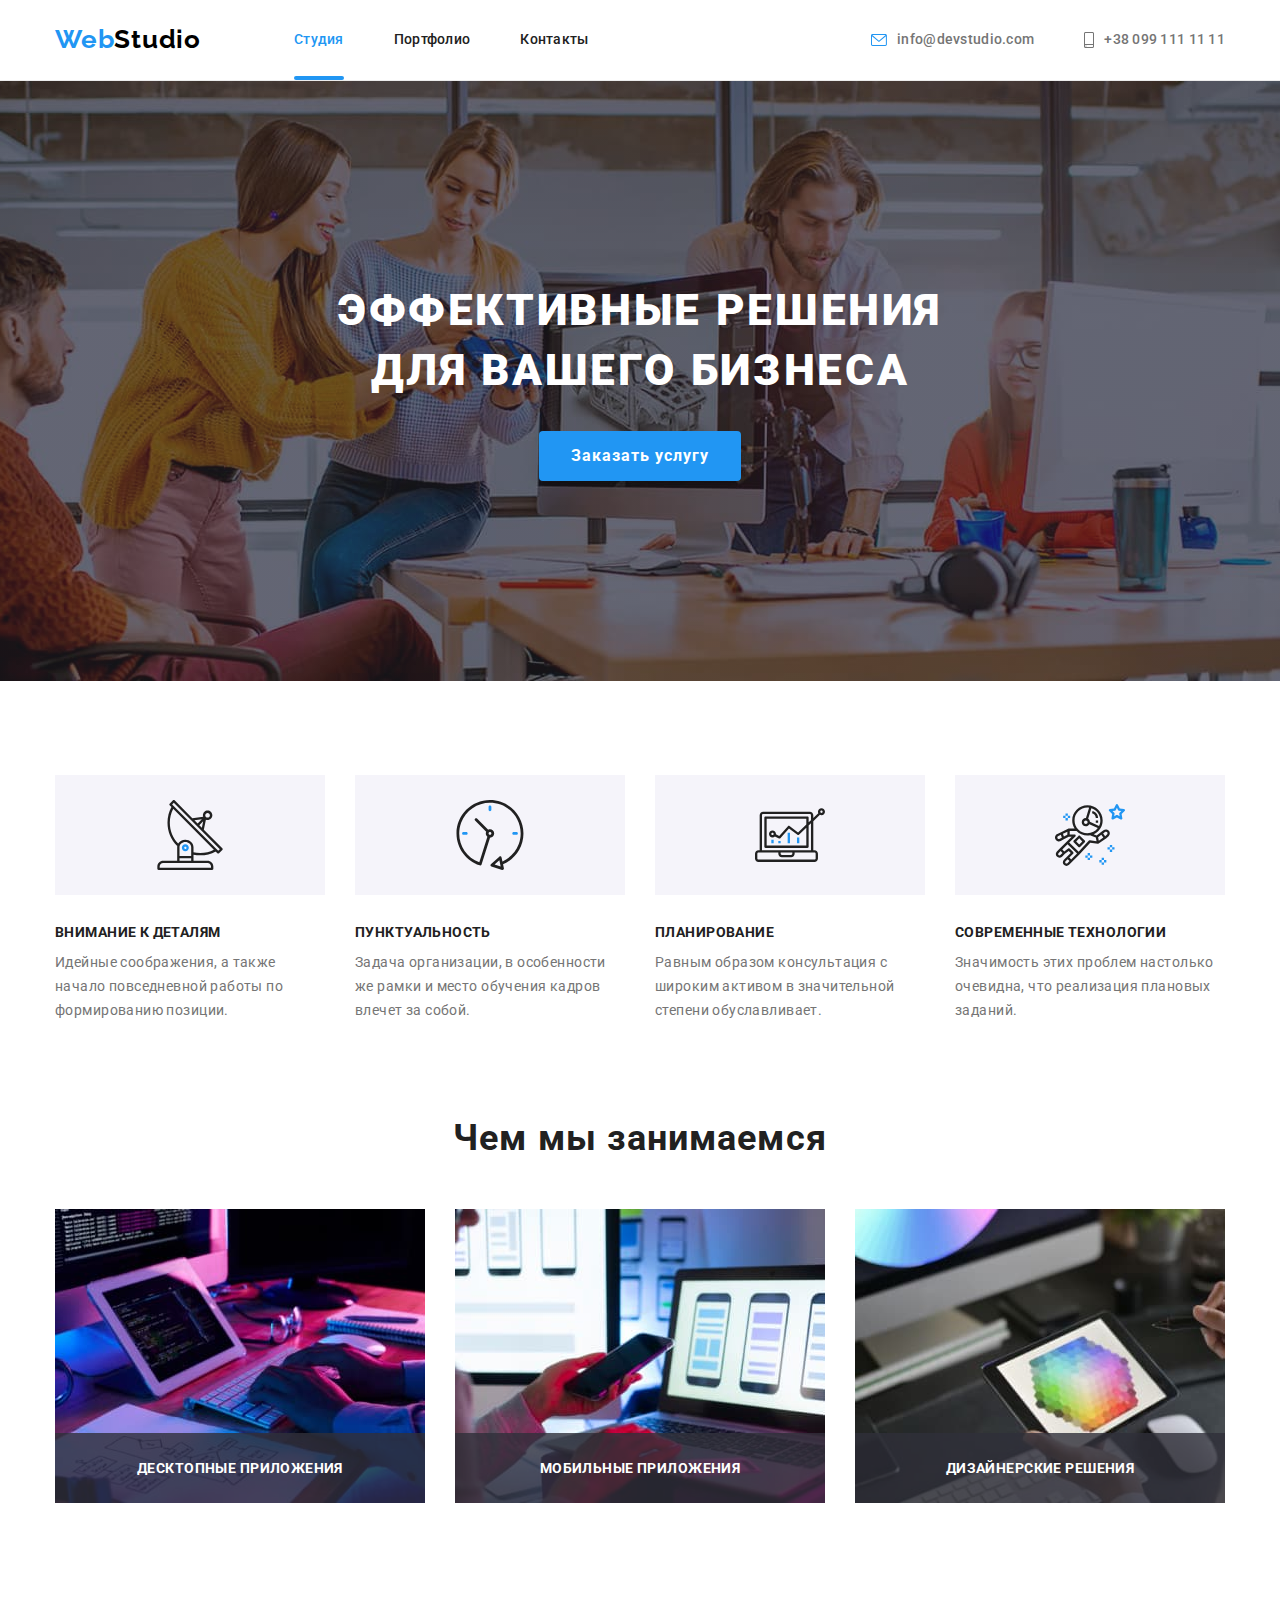
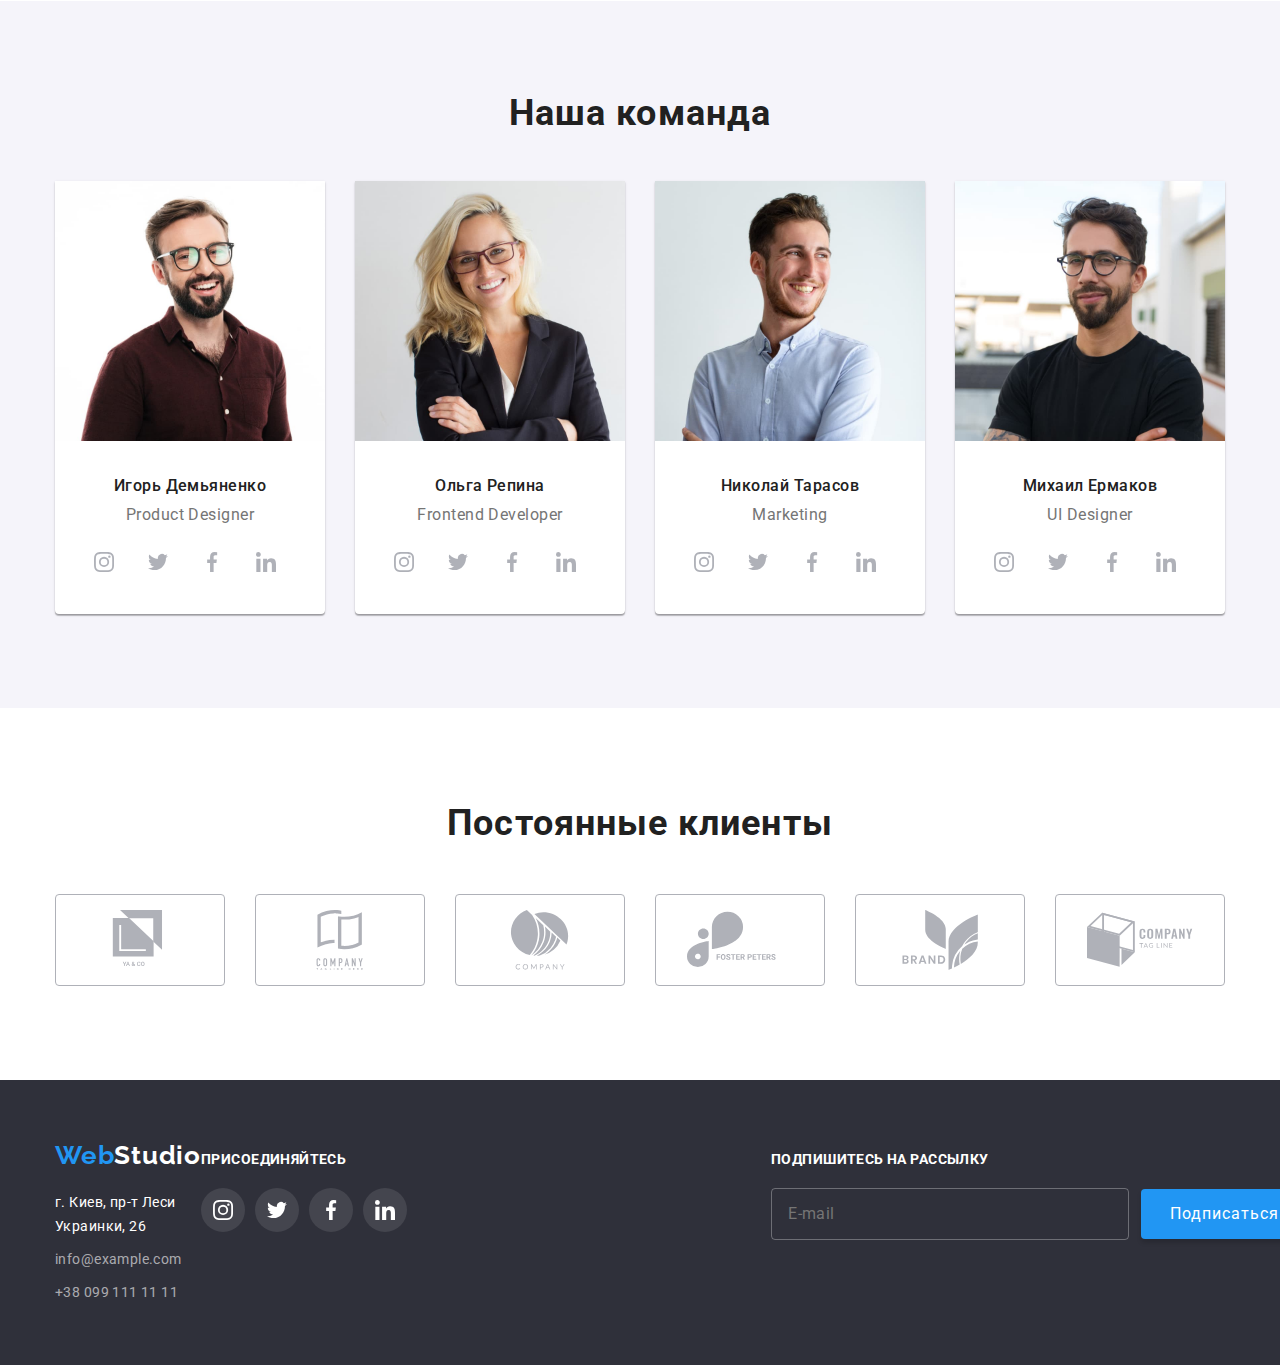
==== commit cd75833b: "виправляє відступ, помилку в 5 дз" ====
--- a/index.html
+++ b/index.html
@@ -351,42 +351,42 @@
                     <li class="client-list">
                         <a class="client-container" href="#">
                                 <svg class="client-icon">
-                                    <use href="./images/icons/icons2.svg#icon-logo-company1"></use>
-                                </svg>
-                        </a>
-                    </li>
-                    <li class="client-list">
-                        <a class="client-container" href="#">
-                                <svg class="client-icon">
-                                    <use href="./images/icons/icons2.svg#icon-logo-company2"></use>
-                                </svg>
-                        </a>
-                    </li>
-                    <li class="client-list">
-                        <a class="client-container" href="#">
-                                <svg class="client-icon">
-                                    <use href="./images/icons/icons2.svg#icon-logo-company3"></use>
-                                </svg>
-                        </a>
-                    </li>
-                    <li class="client-list">
-                        <a class="client-container" href="#">
-                                <svg class="client-icon">
-                                    <use href="./images/icons/icons2.svg#icon-logo-company4"></use>
-                                </svg>
-                        </a>
-                    </li>
-                    <li class="client-list">
-                        <a class="client-container" href="#">
-                                <svg class="client-icon">
-                                    <use href="./images/icons/icons2.svg#icon-logo-company5"></use>
-                                </svg>
-                        </a>
-                    </li>
-                    <li class="client-list">
-                        <a class="client-container" href="#">
-                                <svg class="client-icon">
-                                    <use href="./images/icons/icons2.svg#icon-logo-company6"></use>
+                                    <use href="./images/icons/icon-sprite.svg#icon-logo-company1"></use>
+                                </svg>
+                        </a>
+                    </li>
+                    <li class="client-list">
+                        <a class="client-container" href="#">
+                                <svg class="client-icon">
+                                    <use href="./images/icons/icon-sprite.svg#icon-logo-company2"></use>
+                                </svg>
+                        </a>
+                    </li>
+                    <li class="client-list">
+                        <a class="client-container" href="#">
+                                <svg class="client-icon">
+                                    <use href="./images/icons/icon-sprite.svg#icon-logo-company3"></use>
+                                </svg>
+                        </a>
+                    </li>
+                    <li class="client-list">
+                        <a class="client-container" href="#">
+                                <svg class="client-icon">
+                                    <use href="./images/icons/icon-sprite.svg#icon-logo-company4"></use>
+                                </svg>
+                        </a>
+                    </li>
+                    <li class="client-list">
+                        <a class="client-container" href="#">
+                                <svg class="client-icon">
+                                    <use href="./images/icons/icon-sprite.svg#icon-logo-company5"></use>
+                                </svg>
+                        </a>
+                    </li>
+                    <li class="client-list">
+                        <a class="client-container" href="#">
+                                <svg class="client-icon">
+                                    <use href="./images/icons/icon-sprite.svg#icon-logo-company6"></use>
                                 </svg>
                         </a>
                     </li>
--- a/css/styles.css
+++ b/css/styles.css
@@ -994,9 +994,9 @@
     padding: 20px 24px;
 }
 
-.products:nth-child(-n + 3) {
+/*.products:nth-child(-n + 3) {
     margin-top: 0;
-}
+}*/
 
 .products:nth-last-child(-n + 3) {
     margin-bottom: 0;
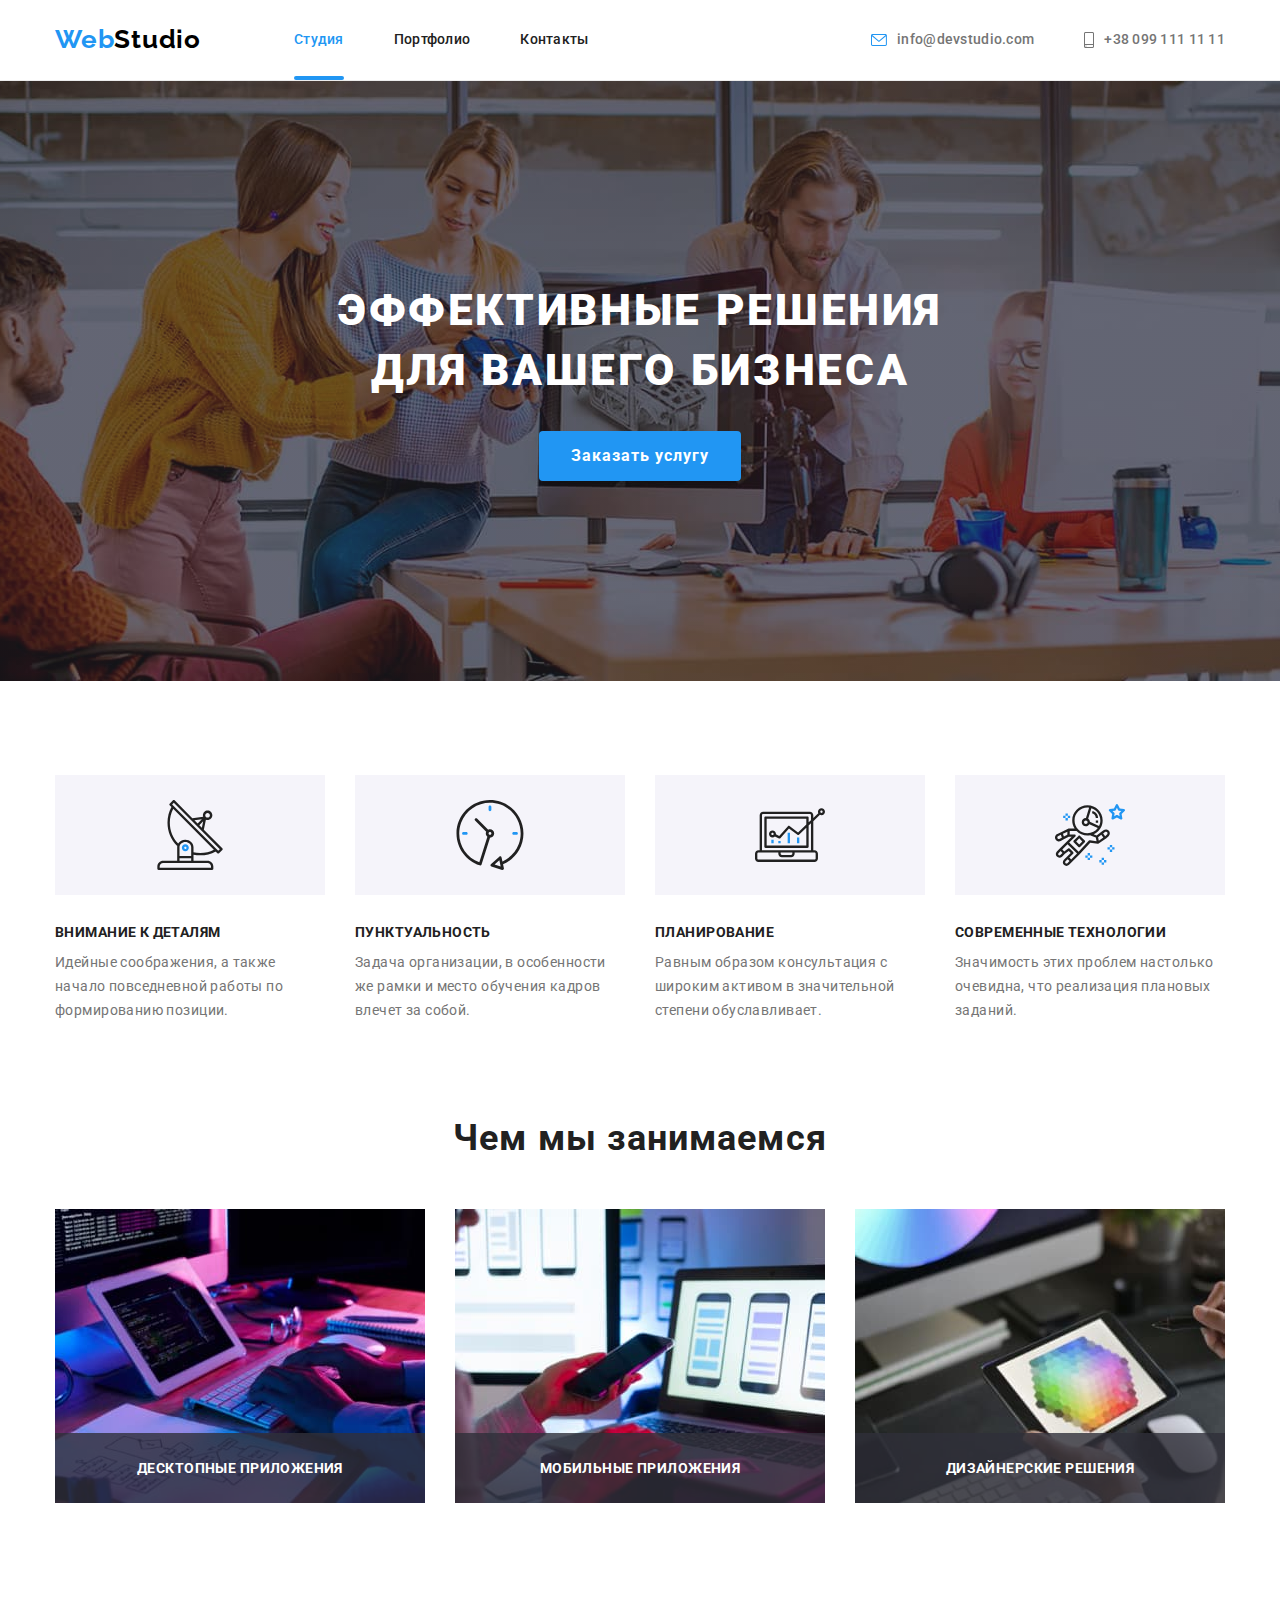
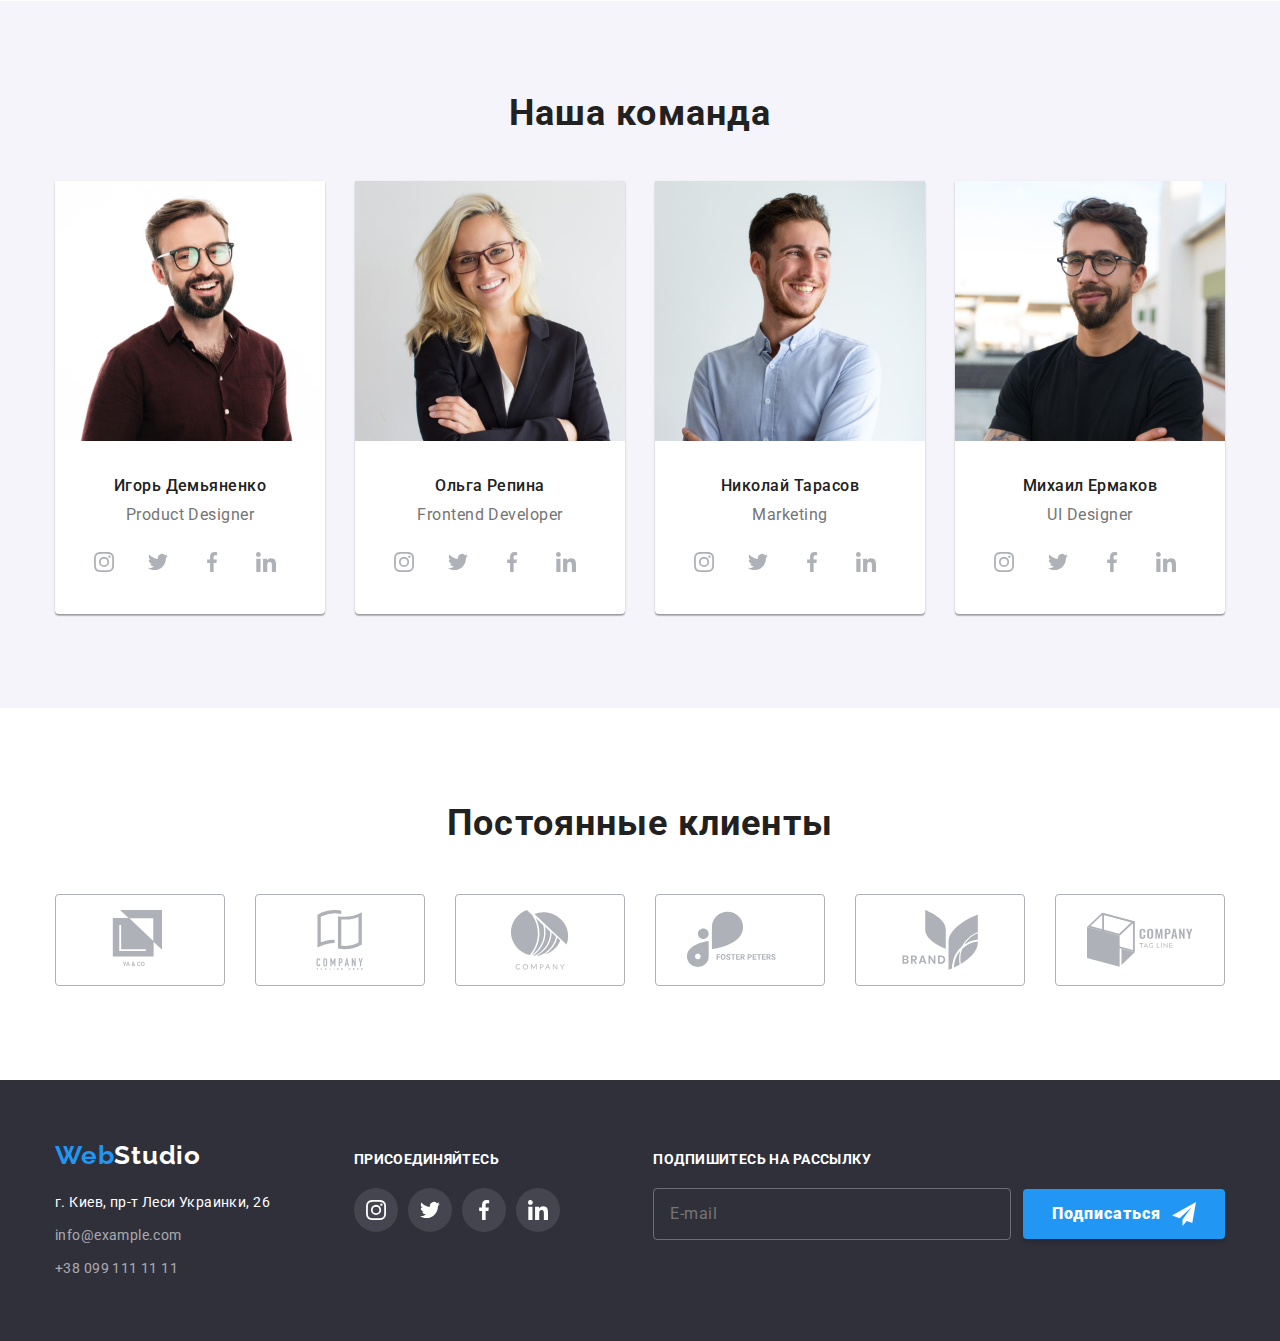
==== commit 63b546df: "виправляє помилки по зауваженням ментора, окрім коліра ввода в футері" ====
--- a/index.html
+++ b/index.html
@@ -15,10 +15,10 @@
     <!--header container-->
     <header class="header">
         <div class="container nav">
-          <a class="logo" href="/"><span class="logo-brand">Web</span>Studio</a>
+          <a class="logo" href="./index.html"><span class="logo-brand">Web</span>Studio</a>
           <nav class="nav-container">
                 <ul class="nav-panel">
-                    <li class="nav-item"><a class="nav-link active" href="/">Студия</a></li>
+                    <li class="nav-item"><a class="nav-link active" href="./index.html">Студия</a></li>
                     <li class="nav-item"><a class="nav-link" href="./portfolio.html">Портфолио</a></li>
                     <li class="nav-item"><a class="nav-link" href="#footer">Контакты</a></li>
                 </ul>
@@ -95,7 +95,7 @@
                             <label class="label-agreement">
                                 <input type="checkbox" name="agreement" class="checkbox" value="agreement" />
                                 <span class="check-icon">
-                                    <svg width="18" height="18">
+                                    <svg width="15" height="15">
                                         <use href="./images/icons/icons.svg#icon-checkbox"></use>
                                     </svg>
                                 </span>
--- a/css/styles.css
+++ b/css/styles.css
@@ -169,9 +169,9 @@
     margin-right: 10px;
     
 }
-.wrapper {
+/*.wrapper {
     max-width: 1600px;
-}
+}*/
 .main-banner {
     /*max-width: 1600px;*/
     min-height: 600px;
@@ -187,7 +187,7 @@
     min-height: 600px;
     padding-top: 200px;
     padding-bottom: 200px;
-    text-align: center;
+   /* text-align: center;*/
 
 }
 
@@ -305,7 +305,8 @@
 }
 
 .form-label {
-    margin-bottom: 4px;
+    display: inline-block;
+    margin-bottom: 8px;
     font-weight: 400;
     font-size: 12px;
     line-height: 1;
@@ -317,8 +318,8 @@
 .form-input {
     position: relative;
     margin: 0;
-    padding-top: 11px;
-    padding-bottom: 11px;
+    padding-top: 10px;
+    padding-bottom: 10px;
     padding-right: 12px;
     padding-left: 40px;
     font: inherit;
@@ -404,6 +405,7 @@
 .label-agreement {
     display: flex;
     align-items: center;
+    justify-content: center;
     margin-bottom: 30px;
     font-weight: 400;
     font-size: 14px;
@@ -826,7 +828,7 @@
     display: inline-block;
     flex-wrap: wrap;
     justify-content: space-between;
-    min-width: 570px;
+    /*min-width: 570px;*/
 }
 
 .newsletter {
@@ -865,6 +867,7 @@
     box-shadow: 0px 4px 4px rgba(0, 0, 0, 0.15);
     border-radius: 4px;
     font-size: 16px;
+    font-weight: 900;
     line-height: 1.87;
     display: inline-block;
     align-items: center;
@@ -971,7 +974,8 @@
 
     transform: translateY(100%);
     transition: transform 250ms cubic-bezier(0.4, 0, 0.2, 1),
-        opacity 50ms cubic-bezier(0.4, 0, 0.2, 1);
+        opacity 50ms cubic-bezier(0.4, 0, 0.2, 1),
+            ease-in-out .5s;;
 }
 
 .products:hover .products-overlay {
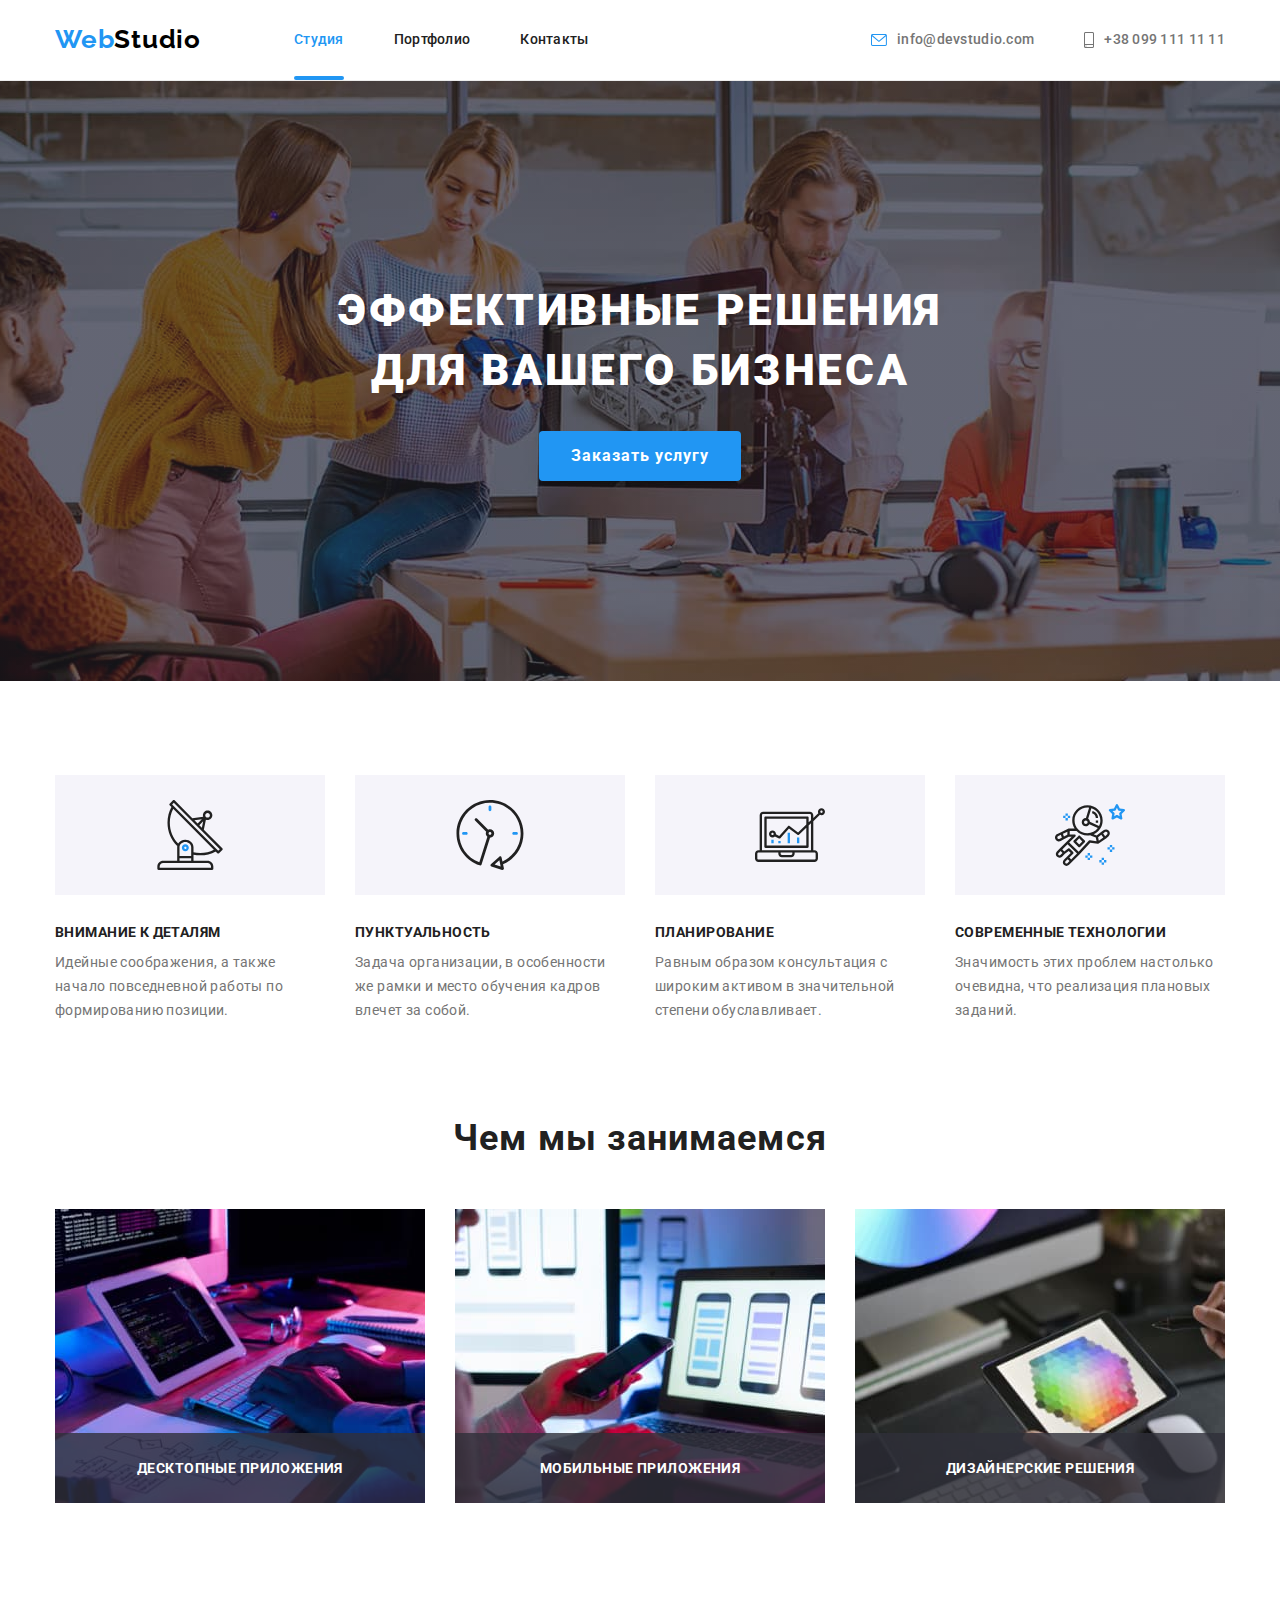
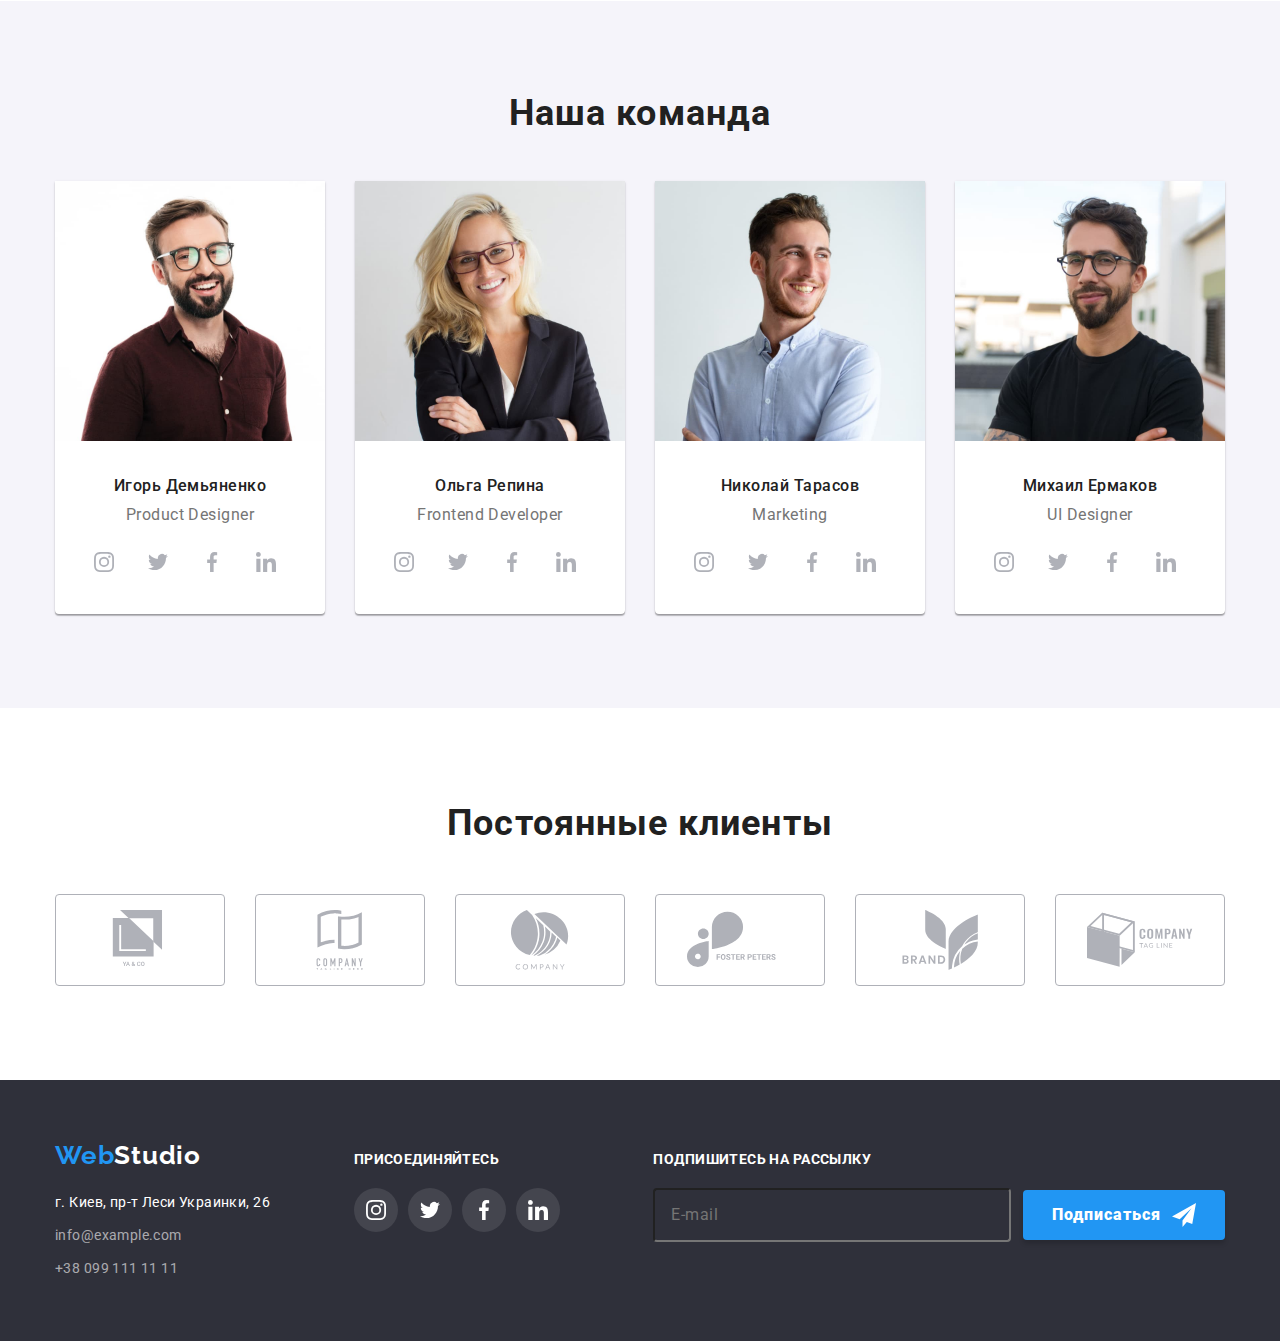
==== commit 835da666: "Update index.html" ====
--- a/index.html
+++ b/index.html
@@ -95,7 +95,7 @@
                             <label class="label-agreement">
                                 <input type="checkbox" name="agreement" class="checkbox" value="agreement" />
                                 <span class="check-icon">
-                                    <svg width="15" height="15">
+                                    <svg width="12" height="12">
                                         <use href="./images/icons/icons.svg#icon-checkbox"></use>
                                     </svg>
                                 </span>
--- a/css/styles.css
+++ b/css/styles.css
@@ -367,8 +367,8 @@
     border-radius: 2px;
     cursor: pointer;
     margin-right: 8px;
-    width: 18px;
-    height: 18px;
+    width: 15px;
+    height: 15px;
 }
 
 .check-icon use {
@@ -838,6 +838,7 @@
 }
 
 .newsletter-input {
+    color: var(--background-color)
     border: 1px solid rgba(255, 255, 255, 0.3);
     min-width: 358px;
     min-height: 50px;
@@ -845,6 +846,7 @@
     padding: 15px 16px;
     margin-right: 12px;
     background-color: inherit;
+    color: #fff
 }
 
 .newsletter input:placeholder-shown {
@@ -854,6 +856,7 @@
     text-align: left;
     color: rgba(255, 255, 255, 0.6);
 }
+
 
 .newsletter-container {
     display: flex;
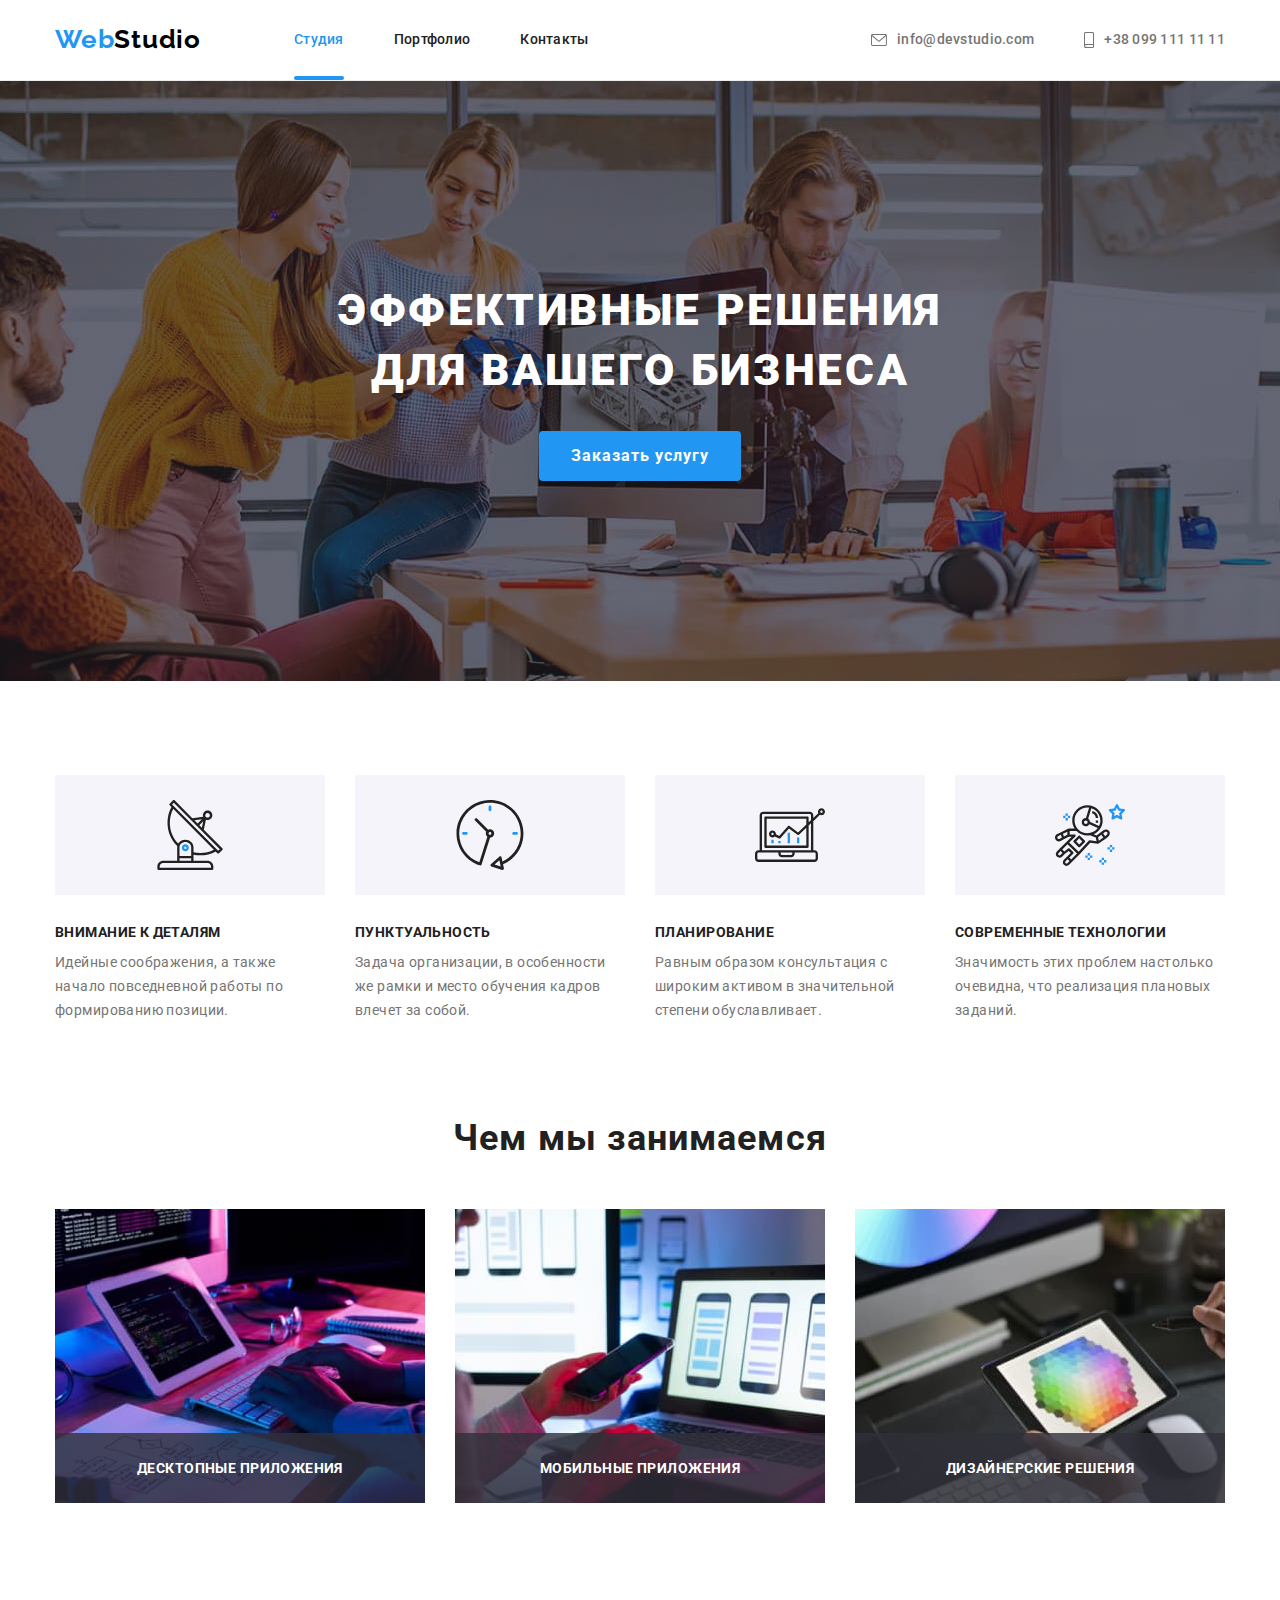
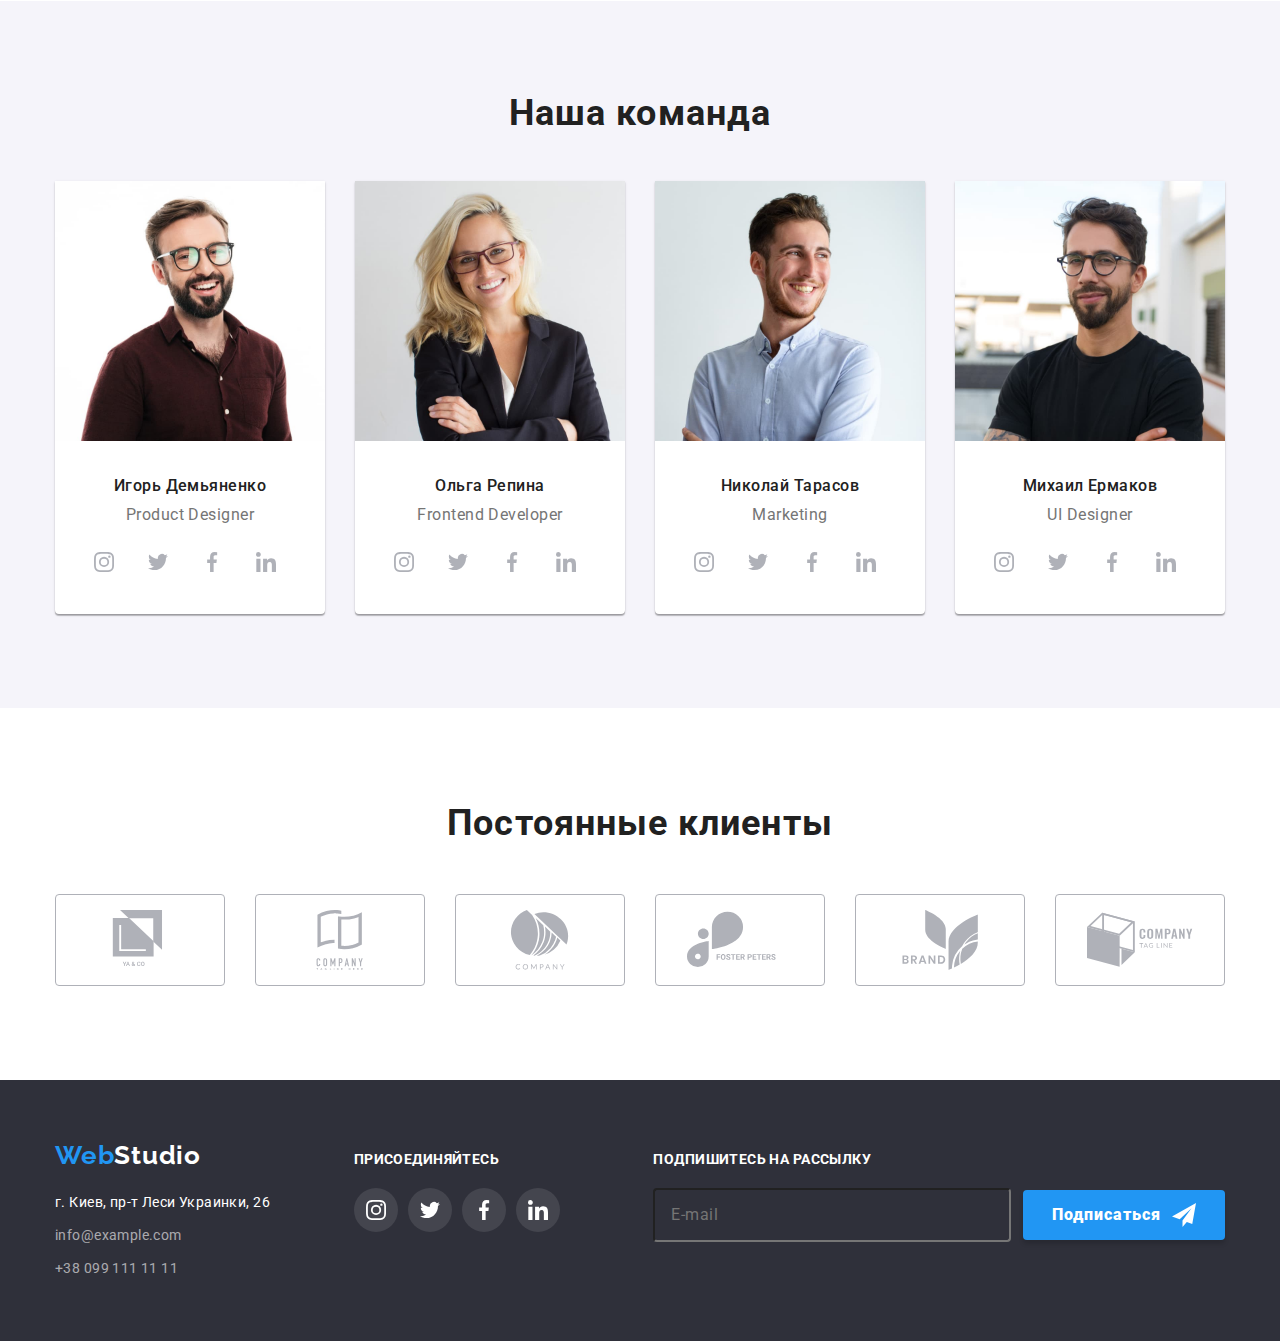
==== commit ca792d46: "додає перехід на хрестик, та виправляє колір конвертика у хедері" ====
--- a/index.html
+++ b/index.html
@@ -24,15 +24,17 @@
                 </ul>
           </nav>
           <ul class="contacts-container">
-                <li class="nav-contacts"><a href="mailto:info@devstudio.com">
+                <li class="nav-contacts">
+                    <a href="mailto:info@devstudio.com" class="nav-contacts-link">
                     <svg class="icon-contacts" width="16px" height="12px">
-                        <use href="./images/icons/icons2.svg#icon-envelope"></use>
+                        <use href="./images/icons/icon-sprite.svg#icon-envelope"></use>
                     </svg>
                     info@devstudio.com</a>
                 </li>
-                <li class="nav-contacts"><a href="tel:+380991111111">
+                <li class="nav-contacts">
+                    <a href="tel:+380991111111" class="nav-contacts-link">
                     <svg class="icon-contacts" width="10px" height="16px">
-                        <use href="./images/icons/icons2.svg#icon-smartphone"></use>
+                        <use href="./images/icons/icon-sprite.svg#icon-smartphone"></use>
                     </svg>
                     +38 099 111 11 11</a>
                 </li>
@@ -56,34 +58,40 @@
                         <form class="form">
                             <div class="form-field">
                                 <label for="username" class="form-label user-data">Имя</label>
+                                <div class="form-field-icon">
                                 <input type="text" name="username" id="username" class="form-input" placeholder=" " />
                                 <span class="modal-icon">
                                     <svg width="18" height="18">
                                         <use href="./images/icons/icons.svg#icon-person"></use>
                                     </svg>
                                 </span>
+                                </div>
                             </div>
                         </form>
                         <form class="form">
                             <div class="form-field">
                                 <label for="tel" class="form-label user-data">Телефон</label>
+                                <div class="form-field-icon">
                                 <input type="tel" name="username" id="tel" class="form-input" placeholder=" " />
                                 <span class="modal-icon">
                                     <svg width="18" height="18">
                                         <use href="./images/icons/icons.svg#icon-phone"></use>
                                     </svg>
                                 </span>
+                                </div>
                             </div>
                         </form>
                         <form class="form">
                             <div class="form-field">
                                 <label for="email" class="form-label user-data">Почта</label>
+                                <div class="form-field-icon">
                                 <input type="email" name="username" id="email" class="form-input" placeholder=" " />
                                 <span class="modal-icon">
                                     <svg width="18" height="18">
                                         <use href="./images/icons/icons.svg#icon-email"></use>
                                     </svg>
                                 </span>
+                                </div>
                             </div>
                         </form>
                         <div class="form-field">
--- a/css/styles.css
+++ b/css/styles.css
@@ -162,6 +162,7 @@
 .nav-contacts a:focus {
     color: var(--brand-color);
 }
+
 
 .icon-contacts {
     display: flex;
@@ -316,7 +317,6 @@
 }
 
 .form-input {
-    position: relative;
     margin: 0;
     padding-top: 10px;
     padding-bottom: 10px;
@@ -326,6 +326,7 @@
     color: var(--text-color-primary);
 
     width: 100%;
+    height: 40px;
     border: 1px solid rgba(33, 33, 33, 0.2);
     border-radius: 4px;
 
@@ -347,11 +348,16 @@
 .form-input:focus~.modal-icon svg {
     color: var(--brand-color);
 }
-
+.form-field-icon {
+    position: relative;
+}
 .modal-icon {
+    position: absolute;
+    top: 50%;
+
+    transform: translate(-50%, -50%);
     fill: currentColor;
     position: absolute;
-    top: 50%;
     left: 12px;
 }
 
@@ -436,6 +442,11 @@
     transition: fill 250ms cubic-bezier(0.4, 0, 0.2, 1);
 }
 
+.close-btn .svg {
+    transition: fill 250ms cubic-bezier(0.4, 0, 0.2, 1);
+
+}
+
 .close-btn svg {
     fill: currentColor;
 }
